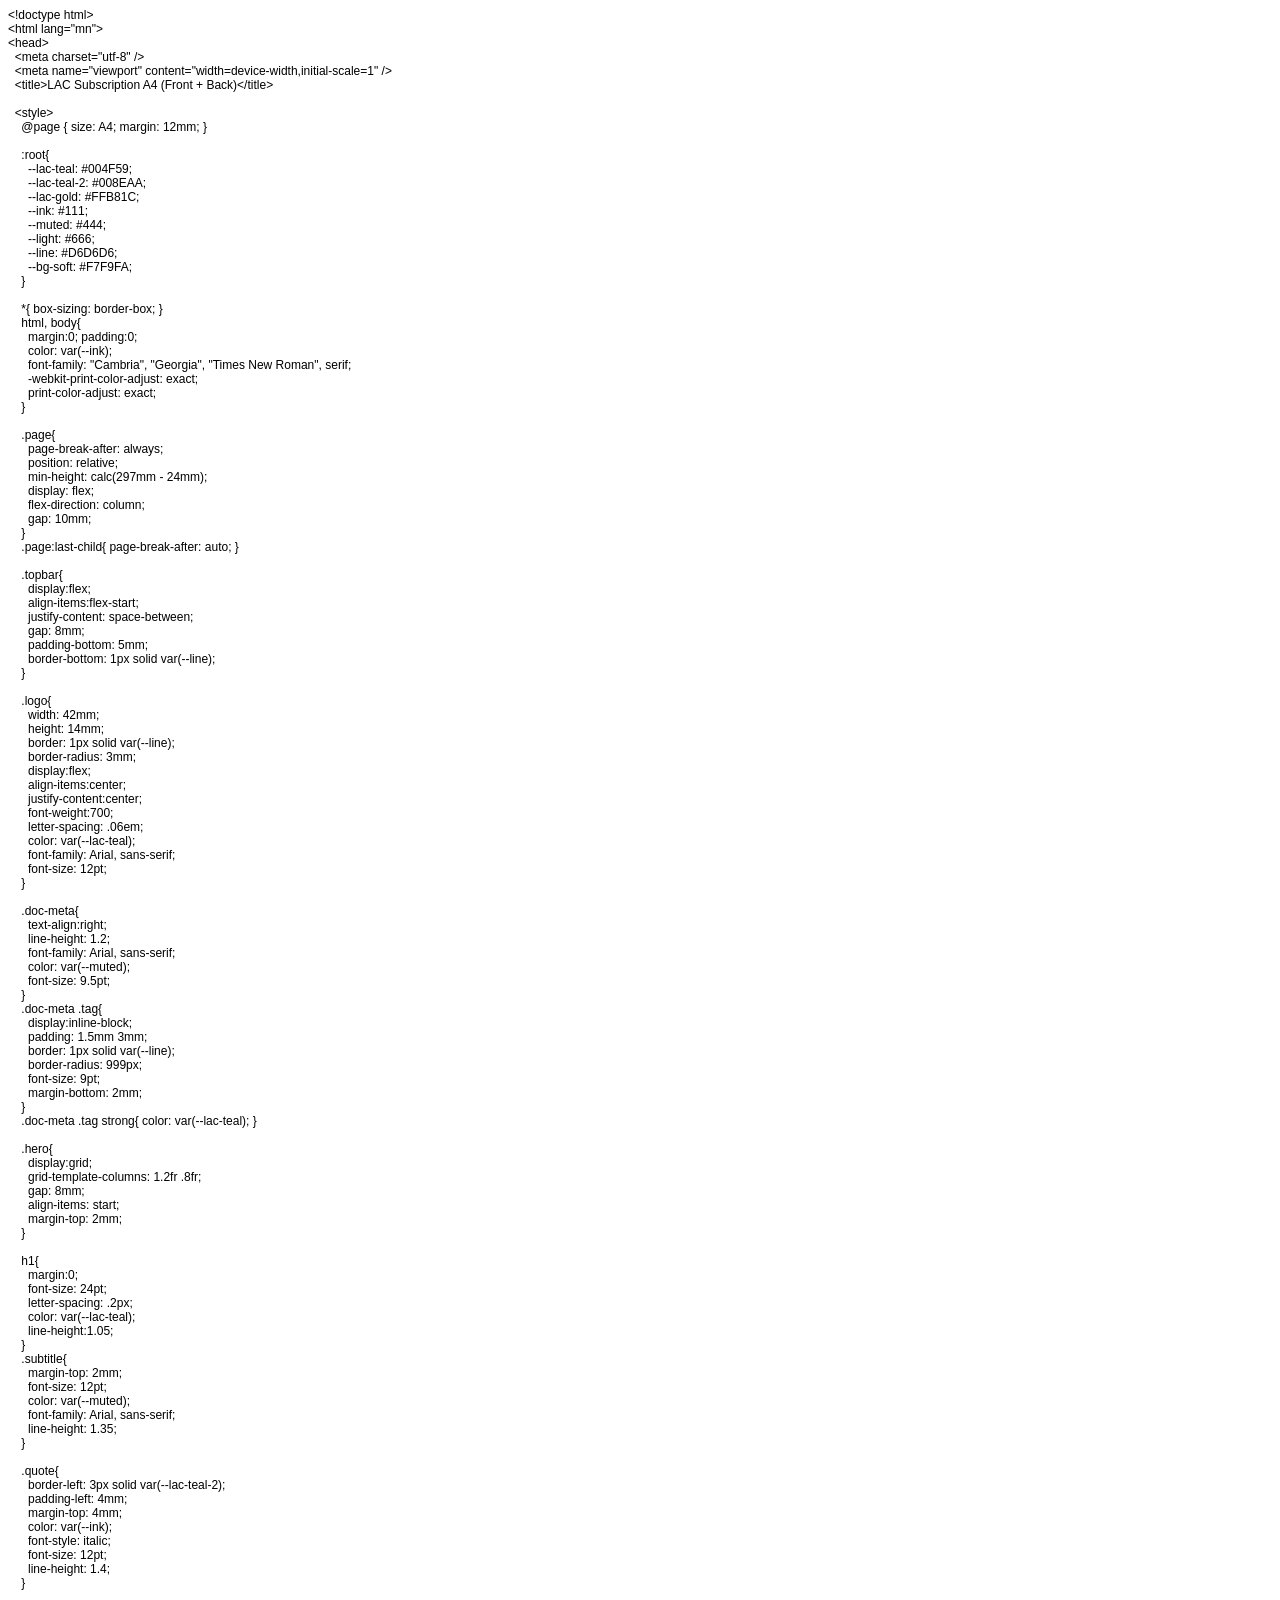
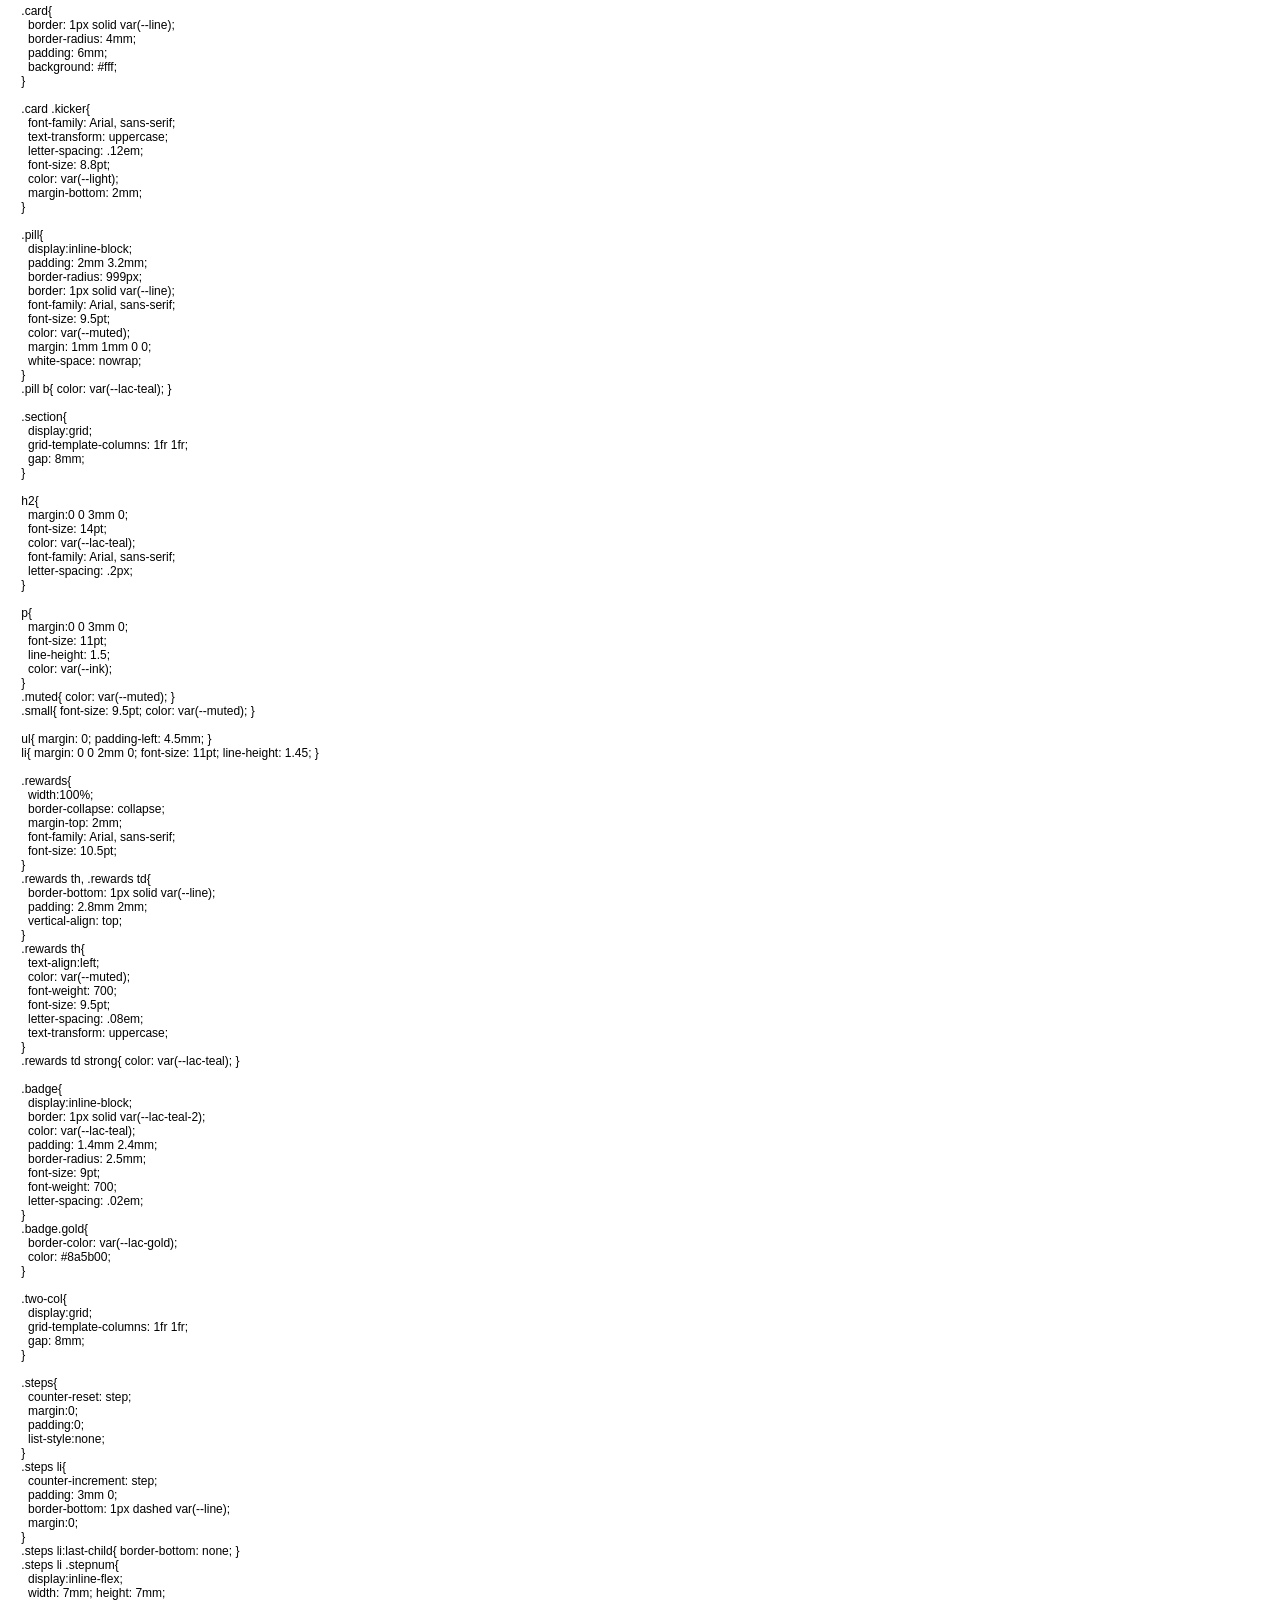
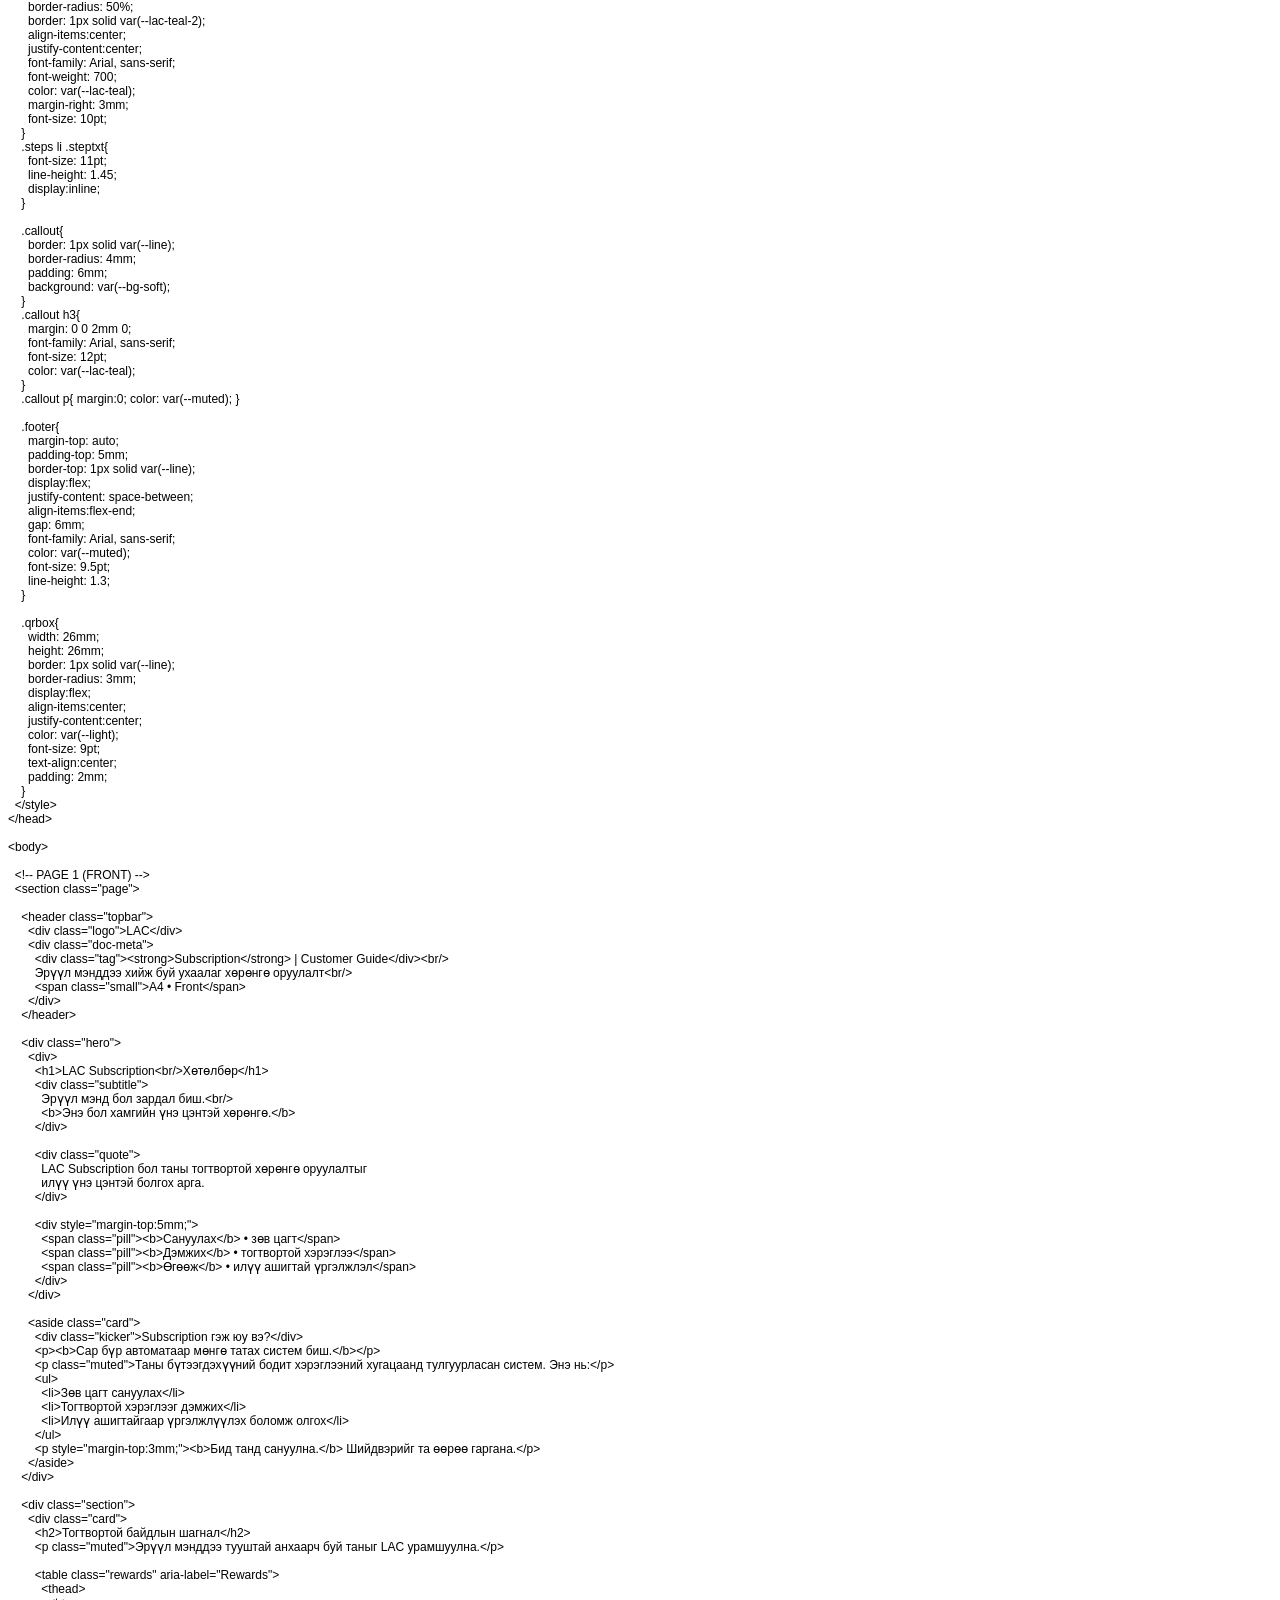
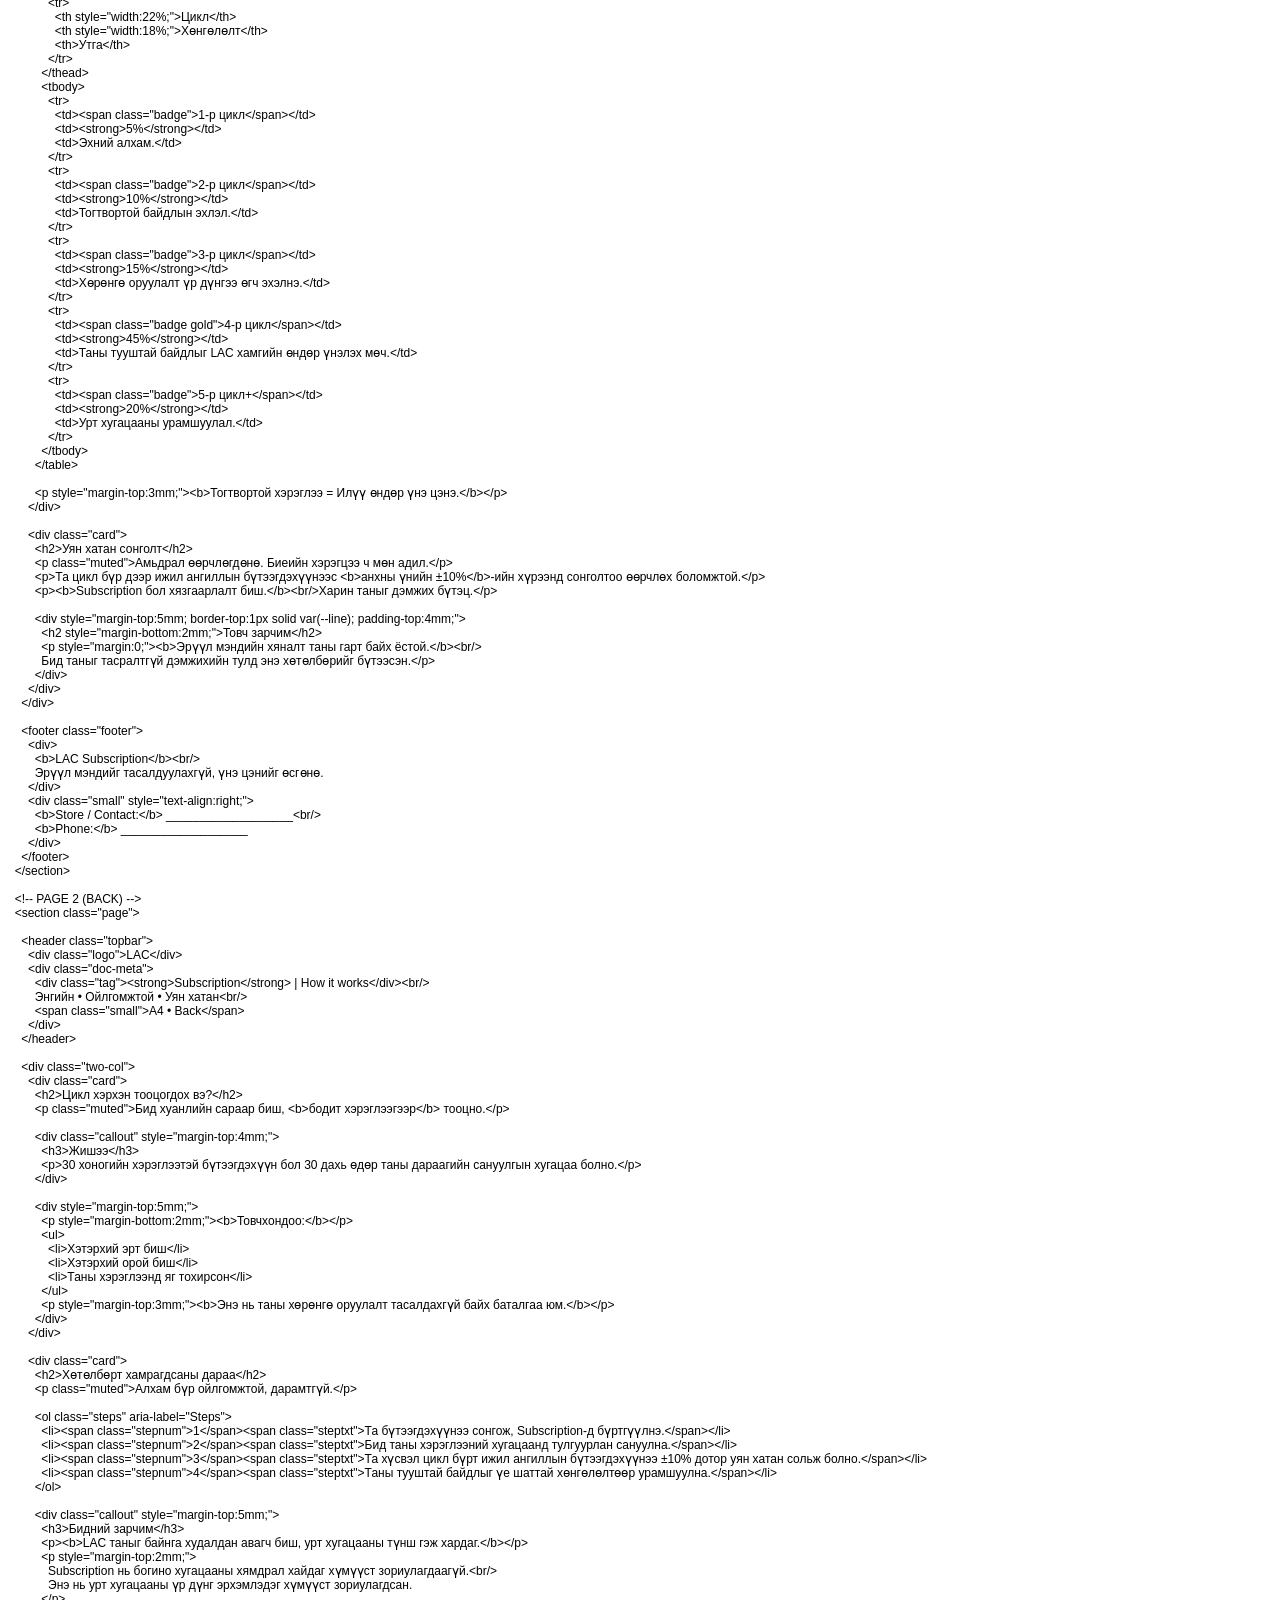
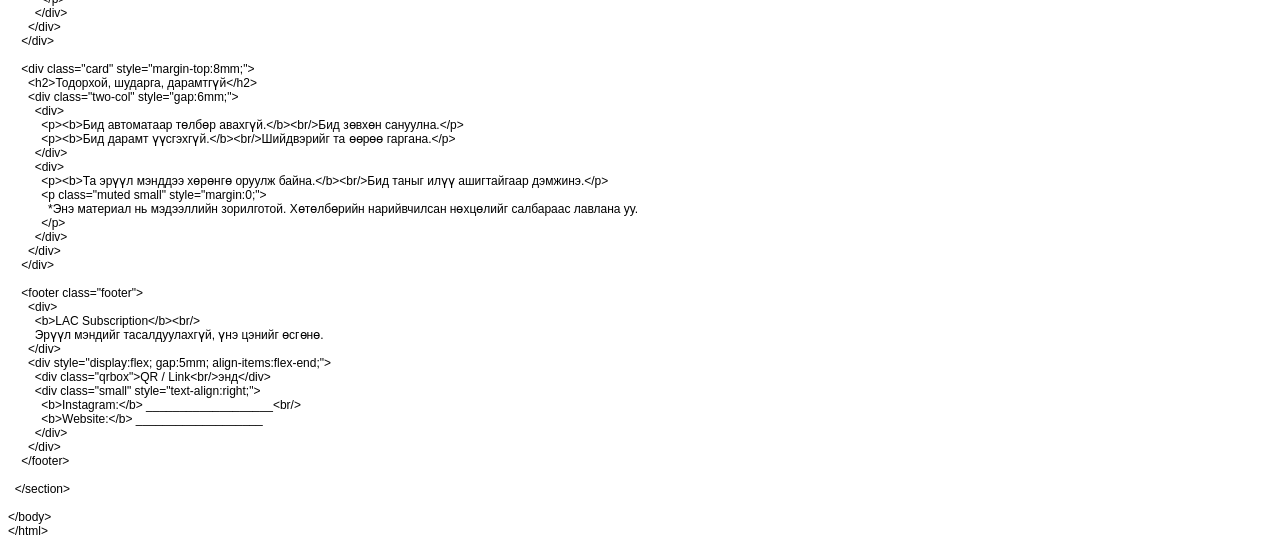
==== index.html @ 479cf806 "Add files via upload" ====
<!DOCTYPE html PUBLIC "-//W3C//DTD HTML 4.01//EN" "http://www.w3.org/TR/html4/strict.dtd">
<html>
<head>
  <meta http-equiv="Content-Type" content="text/html; charset=utf-8">
  <meta http-equiv="Content-Style-Type" content="text/css">
  <title></title>
  <meta name="Generator" content="Cocoa HTML Writer">
  <meta name="CocoaVersion" content="2685.3">
  <style type="text/css">
    p.p1 {margin: 0.0px 0.0px 0.0px 0.0px; font: 12.0px Helvetica}
    p.p2 {margin: 0.0px 0.0px 0.0px 0.0px; font: 12.0px Helvetica; min-height: 14.0px}
  </style>
</head>
<body>
<p class="p1">&lt;!doctype html&gt;</p>
<p class="p1">&lt;html lang="mn"&gt;</p>
<p class="p1">&lt;head&gt;</p>
<p class="p1"><span class="Apple-converted-space">  </span>&lt;meta charset="utf-8" /&gt;</p>
<p class="p1"><span class="Apple-converted-space">  </span>&lt;meta name="viewport" content="width=device-width,initial-scale=1" /&gt;</p>
<p class="p1"><span class="Apple-converted-space">  </span>&lt;title&gt;LAC Subscription A4 (Front + Back)&lt;/title&gt;</p>
<p class="p2"><br></p>
<p class="p1"><span class="Apple-converted-space">  </span>&lt;style&gt;</p>
<p class="p1"><span class="Apple-converted-space">    </span>@page { size: A4; margin: 12mm; }</p>
<p class="p2"><br></p>
<p class="p1"><span class="Apple-converted-space">    </span>:root{</p>
<p class="p1"><span class="Apple-converted-space">      </span>--lac-teal: #004F59;</p>
<p class="p1"><span class="Apple-converted-space">      </span>--lac-teal-2: #008EAA;</p>
<p class="p1"><span class="Apple-converted-space">      </span>--lac-gold: #FFB81C;</p>
<p class="p1"><span class="Apple-converted-space">      </span>--ink: #111;</p>
<p class="p1"><span class="Apple-converted-space">      </span>--muted: #444;</p>
<p class="p1"><span class="Apple-converted-space">      </span>--light: #666;</p>
<p class="p1"><span class="Apple-converted-space">      </span>--line: #D6D6D6;</p>
<p class="p1"><span class="Apple-converted-space">      </span>--bg-soft: #F7F9FA;</p>
<p class="p1"><span class="Apple-converted-space">    </span>}</p>
<p class="p2"><br></p>
<p class="p1"><span class="Apple-converted-space">    </span>*{ box-sizing: border-box; }</p>
<p class="p1"><span class="Apple-converted-space">    </span>html, body{</p>
<p class="p1"><span class="Apple-converted-space">      </span>margin:0; padding:0;</p>
<p class="p1"><span class="Apple-converted-space">      </span>color: var(--ink);</p>
<p class="p1"><span class="Apple-converted-space">      </span>font-family: "Cambria", "Georgia", "Times New Roman", serif;</p>
<p class="p1"><span class="Apple-converted-space">      </span>-webkit-print-color-adjust: exact;</p>
<p class="p1"><span class="Apple-converted-space">      </span>print-color-adjust: exact;</p>
<p class="p1"><span class="Apple-converted-space">    </span>}</p>
<p class="p2"><br></p>
<p class="p1"><span class="Apple-converted-space">    </span>.page{</p>
<p class="p1"><span class="Apple-converted-space">      </span>page-break-after: always;</p>
<p class="p1"><span class="Apple-converted-space">      </span>position: relative;</p>
<p class="p1"><span class="Apple-converted-space">      </span>min-height: calc(297mm - 24mm);</p>
<p class="p1"><span class="Apple-converted-space">      </span>display: flex;</p>
<p class="p1"><span class="Apple-converted-space">      </span>flex-direction: column;</p>
<p class="p1"><span class="Apple-converted-space">      </span>gap: 10mm;</p>
<p class="p1"><span class="Apple-converted-space">    </span>}</p>
<p class="p1"><span class="Apple-converted-space">    </span>.page:last-child{ page-break-after: auto; }</p>
<p class="p2"><br></p>
<p class="p1"><span class="Apple-converted-space">    </span>.topbar{</p>
<p class="p1"><span class="Apple-converted-space">      </span>display:flex;</p>
<p class="p1"><span class="Apple-converted-space">      </span>align-items:flex-start;</p>
<p class="p1"><span class="Apple-converted-space">      </span>justify-content: space-between;</p>
<p class="p1"><span class="Apple-converted-space">      </span>gap: 8mm;</p>
<p class="p1"><span class="Apple-converted-space">      </span>padding-bottom: 5mm;</p>
<p class="p1"><span class="Apple-converted-space">      </span>border-bottom: 1px solid var(--line);</p>
<p class="p1"><span class="Apple-converted-space">    </span>}</p>
<p class="p2"><br></p>
<p class="p1"><span class="Apple-converted-space">    </span>.logo{</p>
<p class="p1"><span class="Apple-converted-space">      </span>width: 42mm;</p>
<p class="p1"><span class="Apple-converted-space">      </span>height: 14mm;</p>
<p class="p1"><span class="Apple-converted-space">      </span>border: 1px solid var(--line);</p>
<p class="p1"><span class="Apple-converted-space">      </span>border-radius: 3mm;</p>
<p class="p1"><span class="Apple-converted-space">      </span>display:flex;</p>
<p class="p1"><span class="Apple-converted-space">      </span>align-items:center;</p>
<p class="p1"><span class="Apple-converted-space">      </span>justify-content:center;</p>
<p class="p1"><span class="Apple-converted-space">      </span>font-weight:700;</p>
<p class="p1"><span class="Apple-converted-space">      </span>letter-spacing: .06em;</p>
<p class="p1"><span class="Apple-converted-space">      </span>color: var(--lac-teal);</p>
<p class="p1"><span class="Apple-converted-space">      </span>font-family: Arial, sans-serif;</p>
<p class="p1"><span class="Apple-converted-space">      </span>font-size: 12pt;</p>
<p class="p1"><span class="Apple-converted-space">    </span>}</p>
<p class="p2"><br></p>
<p class="p1"><span class="Apple-converted-space">    </span>.doc-meta{</p>
<p class="p1"><span class="Apple-converted-space">      </span>text-align:right;</p>
<p class="p1"><span class="Apple-converted-space">      </span>line-height: 1.2;</p>
<p class="p1"><span class="Apple-converted-space">      </span>font-family: Arial, sans-serif;</p>
<p class="p1"><span class="Apple-converted-space">      </span>color: var(--muted);</p>
<p class="p1"><span class="Apple-converted-space">      </span>font-size: 9.5pt;</p>
<p class="p1"><span class="Apple-converted-space">    </span>}</p>
<p class="p1"><span class="Apple-converted-space">    </span>.doc-meta .tag{</p>
<p class="p1"><span class="Apple-converted-space">      </span>display:inline-block;</p>
<p class="p1"><span class="Apple-converted-space">      </span>padding: 1.5mm 3mm;</p>
<p class="p1"><span class="Apple-converted-space">      </span>border: 1px solid var(--line);</p>
<p class="p1"><span class="Apple-converted-space">      </span>border-radius: 999px;</p>
<p class="p1"><span class="Apple-converted-space">      </span>font-size: 9pt;</p>
<p class="p1"><span class="Apple-converted-space">      </span>margin-bottom: 2mm;</p>
<p class="p1"><span class="Apple-converted-space">    </span>}</p>
<p class="p1"><span class="Apple-converted-space">    </span>.doc-meta .tag strong{ color: var(--lac-teal); }</p>
<p class="p2"><br></p>
<p class="p1"><span class="Apple-converted-space">    </span>.hero{</p>
<p class="p1"><span class="Apple-converted-space">      </span>display:grid;</p>
<p class="p1"><span class="Apple-converted-space">      </span>grid-template-columns: 1.2fr .8fr;</p>
<p class="p1"><span class="Apple-converted-space">      </span>gap: 8mm;</p>
<p class="p1"><span class="Apple-converted-space">      </span>align-items: start;</p>
<p class="p1"><span class="Apple-converted-space">      </span>margin-top: 2mm;</p>
<p class="p1"><span class="Apple-converted-space">    </span>}</p>
<p class="p2"><br></p>
<p class="p1"><span class="Apple-converted-space">    </span>h1{</p>
<p class="p1"><span class="Apple-converted-space">      </span>margin:0;</p>
<p class="p1"><span class="Apple-converted-space">      </span>font-size: 24pt;</p>
<p class="p1"><span class="Apple-converted-space">      </span>letter-spacing: .2px;</p>
<p class="p1"><span class="Apple-converted-space">      </span>color: var(--lac-teal);</p>
<p class="p1"><span class="Apple-converted-space">      </span>line-height:1.05;</p>
<p class="p1"><span class="Apple-converted-space">    </span>}</p>
<p class="p1"><span class="Apple-converted-space">    </span>.subtitle{</p>
<p class="p1"><span class="Apple-converted-space">      </span>margin-top: 2mm;</p>
<p class="p1"><span class="Apple-converted-space">      </span>font-size: 12pt;</p>
<p class="p1"><span class="Apple-converted-space">      </span>color: var(--muted);</p>
<p class="p1"><span class="Apple-converted-space">      </span>font-family: Arial, sans-serif;</p>
<p class="p1"><span class="Apple-converted-space">      </span>line-height: 1.35;</p>
<p class="p1"><span class="Apple-converted-space">    </span>}</p>
<p class="p2"><br></p>
<p class="p1"><span class="Apple-converted-space">    </span>.quote{</p>
<p class="p1"><span class="Apple-converted-space">      </span>border-left: 3px solid var(--lac-teal-2);</p>
<p class="p1"><span class="Apple-converted-space">      </span>padding-left: 4mm;</p>
<p class="p1"><span class="Apple-converted-space">      </span>margin-top: 4mm;</p>
<p class="p1"><span class="Apple-converted-space">      </span>color: var(--ink);</p>
<p class="p1"><span class="Apple-converted-space">      </span>font-style: italic;</p>
<p class="p1"><span class="Apple-converted-space">      </span>font-size: 12pt;</p>
<p class="p1"><span class="Apple-converted-space">      </span>line-height: 1.4;</p>
<p class="p1"><span class="Apple-converted-space">    </span>}</p>
<p class="p2"><br></p>
<p class="p1"><span class="Apple-converted-space">    </span>.card{</p>
<p class="p1"><span class="Apple-converted-space">      </span>border: 1px solid var(--line);</p>
<p class="p1"><span class="Apple-converted-space">      </span>border-radius: 4mm;</p>
<p class="p1"><span class="Apple-converted-space">      </span>padding: 6mm;</p>
<p class="p1"><span class="Apple-converted-space">      </span>background: #fff;</p>
<p class="p1"><span class="Apple-converted-space">    </span>}</p>
<p class="p2"><br></p>
<p class="p1"><span class="Apple-converted-space">    </span>.card .kicker{</p>
<p class="p1"><span class="Apple-converted-space">      </span>font-family: Arial, sans-serif;</p>
<p class="p1"><span class="Apple-converted-space">      </span>text-transform: uppercase;</p>
<p class="p1"><span class="Apple-converted-space">      </span>letter-spacing: .12em;</p>
<p class="p1"><span class="Apple-converted-space">      </span>font-size: 8.8pt;</p>
<p class="p1"><span class="Apple-converted-space">      </span>color: var(--light);</p>
<p class="p1"><span class="Apple-converted-space">      </span>margin-bottom: 2mm;</p>
<p class="p1"><span class="Apple-converted-space">    </span>}</p>
<p class="p2"><br></p>
<p class="p1"><span class="Apple-converted-space">    </span>.pill{</p>
<p class="p1"><span class="Apple-converted-space">      </span>display:inline-block;</p>
<p class="p1"><span class="Apple-converted-space">      </span>padding: 2mm 3.2mm;</p>
<p class="p1"><span class="Apple-converted-space">      </span>border-radius: 999px;</p>
<p class="p1"><span class="Apple-converted-space">      </span>border: 1px solid var(--line);</p>
<p class="p1"><span class="Apple-converted-space">      </span>font-family: Arial, sans-serif;</p>
<p class="p1"><span class="Apple-converted-space">      </span>font-size: 9.5pt;</p>
<p class="p1"><span class="Apple-converted-space">      </span>color: var(--muted);</p>
<p class="p1"><span class="Apple-converted-space">      </span>margin: 1mm 1mm 0 0;</p>
<p class="p1"><span class="Apple-converted-space">      </span>white-space: nowrap;</p>
<p class="p1"><span class="Apple-converted-space">    </span>}</p>
<p class="p1"><span class="Apple-converted-space">    </span>.pill b{ color: var(--lac-teal); }</p>
<p class="p2"><br></p>
<p class="p1"><span class="Apple-converted-space">    </span>.section{</p>
<p class="p1"><span class="Apple-converted-space">      </span>display:grid;</p>
<p class="p1"><span class="Apple-converted-space">      </span>grid-template-columns: 1fr 1fr;</p>
<p class="p1"><span class="Apple-converted-space">      </span>gap: 8mm;</p>
<p class="p1"><span class="Apple-converted-space">    </span>}</p>
<p class="p2"><br></p>
<p class="p1"><span class="Apple-converted-space">    </span>h2{</p>
<p class="p1"><span class="Apple-converted-space">      </span>margin:0 0 3mm 0;</p>
<p class="p1"><span class="Apple-converted-space">      </span>font-size: 14pt;</p>
<p class="p1"><span class="Apple-converted-space">      </span>color: var(--lac-teal);</p>
<p class="p1"><span class="Apple-converted-space">      </span>font-family: Arial, sans-serif;</p>
<p class="p1"><span class="Apple-converted-space">      </span>letter-spacing: .2px;</p>
<p class="p1"><span class="Apple-converted-space">    </span>}</p>
<p class="p2"><br></p>
<p class="p1"><span class="Apple-converted-space">    </span>p{</p>
<p class="p1"><span class="Apple-converted-space">      </span>margin:0 0 3mm 0;</p>
<p class="p1"><span class="Apple-converted-space">      </span>font-size: 11pt;</p>
<p class="p1"><span class="Apple-converted-space">      </span>line-height: 1.5;</p>
<p class="p1"><span class="Apple-converted-space">      </span>color: var(--ink);</p>
<p class="p1"><span class="Apple-converted-space">    </span>}</p>
<p class="p1"><span class="Apple-converted-space">    </span>.muted{ color: var(--muted); }</p>
<p class="p1"><span class="Apple-converted-space">    </span>.small{ font-size: 9.5pt; color: var(--muted); }</p>
<p class="p2"><br></p>
<p class="p1"><span class="Apple-converted-space">    </span>ul{ margin: 0; padding-left: 4.5mm; }</p>
<p class="p1"><span class="Apple-converted-space">    </span>li{ margin: 0 0 2mm 0; font-size: 11pt; line-height: 1.45; }</p>
<p class="p2"><br></p>
<p class="p1"><span class="Apple-converted-space">    </span>.rewards{</p>
<p class="p1"><span class="Apple-converted-space">      </span>width:100%;</p>
<p class="p1"><span class="Apple-converted-space">      </span>border-collapse: collapse;</p>
<p class="p1"><span class="Apple-converted-space">      </span>margin-top: 2mm;</p>
<p class="p1"><span class="Apple-converted-space">      </span>font-family: Arial, sans-serif;</p>
<p class="p1"><span class="Apple-converted-space">      </span>font-size: 10.5pt;</p>
<p class="p1"><span class="Apple-converted-space">    </span>}</p>
<p class="p1"><span class="Apple-converted-space">    </span>.rewards th, .rewards td{</p>
<p class="p1"><span class="Apple-converted-space">      </span>border-bottom: 1px solid var(--line);</p>
<p class="p1"><span class="Apple-converted-space">      </span>padding: 2.8mm 2mm;</p>
<p class="p1"><span class="Apple-converted-space">      </span>vertical-align: top;</p>
<p class="p1"><span class="Apple-converted-space">    </span>}</p>
<p class="p1"><span class="Apple-converted-space">    </span>.rewards th{</p>
<p class="p1"><span class="Apple-converted-space">      </span>text-align:left;</p>
<p class="p1"><span class="Apple-converted-space">      </span>color: var(--muted);</p>
<p class="p1"><span class="Apple-converted-space">      </span>font-weight: 700;</p>
<p class="p1"><span class="Apple-converted-space">      </span>font-size: 9.5pt;</p>
<p class="p1"><span class="Apple-converted-space">      </span>letter-spacing: .08em;</p>
<p class="p1"><span class="Apple-converted-space">      </span>text-transform: uppercase;</p>
<p class="p1"><span class="Apple-converted-space">    </span>}</p>
<p class="p1"><span class="Apple-converted-space">    </span>.rewards td strong{ color: var(--lac-teal); }</p>
<p class="p2"><br></p>
<p class="p1"><span class="Apple-converted-space">    </span>.badge{</p>
<p class="p1"><span class="Apple-converted-space">      </span>display:inline-block;</p>
<p class="p1"><span class="Apple-converted-space">      </span>border: 1px solid var(--lac-teal-2);</p>
<p class="p1"><span class="Apple-converted-space">      </span>color: var(--lac-teal);</p>
<p class="p1"><span class="Apple-converted-space">      </span>padding: 1.4mm 2.4mm;</p>
<p class="p1"><span class="Apple-converted-space">      </span>border-radius: 2.5mm;</p>
<p class="p1"><span class="Apple-converted-space">      </span>font-size: 9pt;</p>
<p class="p1"><span class="Apple-converted-space">      </span>font-weight: 700;</p>
<p class="p1"><span class="Apple-converted-space">      </span>letter-spacing: .02em;</p>
<p class="p1"><span class="Apple-converted-space">    </span>}</p>
<p class="p1"><span class="Apple-converted-space">    </span>.badge.gold{</p>
<p class="p1"><span class="Apple-converted-space">      </span>border-color: var(--lac-gold);</p>
<p class="p1"><span class="Apple-converted-space">      </span>color: #8a5b00;</p>
<p class="p1"><span class="Apple-converted-space">    </span>}</p>
<p class="p2"><br></p>
<p class="p1"><span class="Apple-converted-space">    </span>.two-col{</p>
<p class="p1"><span class="Apple-converted-space">      </span>display:grid;</p>
<p class="p1"><span class="Apple-converted-space">      </span>grid-template-columns: 1fr 1fr;</p>
<p class="p1"><span class="Apple-converted-space">      </span>gap: 8mm;</p>
<p class="p1"><span class="Apple-converted-space">    </span>}</p>
<p class="p2"><br></p>
<p class="p1"><span class="Apple-converted-space">    </span>.steps{</p>
<p class="p1"><span class="Apple-converted-space">      </span>counter-reset: step;</p>
<p class="p1"><span class="Apple-converted-space">      </span>margin:0;</p>
<p class="p1"><span class="Apple-converted-space">      </span>padding:0;</p>
<p class="p1"><span class="Apple-converted-space">      </span>list-style:none;</p>
<p class="p1"><span class="Apple-converted-space">    </span>}</p>
<p class="p1"><span class="Apple-converted-space">    </span>.steps li{</p>
<p class="p1"><span class="Apple-converted-space">      </span>counter-increment: step;</p>
<p class="p1"><span class="Apple-converted-space">      </span>padding: 3mm 0;</p>
<p class="p1"><span class="Apple-converted-space">      </span>border-bottom: 1px dashed var(--line);</p>
<p class="p1"><span class="Apple-converted-space">      </span>margin:0;</p>
<p class="p1"><span class="Apple-converted-space">    </span>}</p>
<p class="p1"><span class="Apple-converted-space">    </span>.steps li:last-child{ border-bottom: none; }</p>
<p class="p1"><span class="Apple-converted-space">    </span>.steps li .stepnum{</p>
<p class="p1"><span class="Apple-converted-space">      </span>display:inline-flex;</p>
<p class="p1"><span class="Apple-converted-space">      </span>width: 7mm; height: 7mm;</p>
<p class="p1"><span class="Apple-converted-space">      </span>border-radius: 50%;</p>
<p class="p1"><span class="Apple-converted-space">      </span>border: 1px solid var(--lac-teal-2);</p>
<p class="p1"><span class="Apple-converted-space">      </span>align-items:center;</p>
<p class="p1"><span class="Apple-converted-space">      </span>justify-content:center;</p>
<p class="p1"><span class="Apple-converted-space">      </span>font-family: Arial, sans-serif;</p>
<p class="p1"><span class="Apple-converted-space">      </span>font-weight: 700;</p>
<p class="p1"><span class="Apple-converted-space">      </span>color: var(--lac-teal);</p>
<p class="p1"><span class="Apple-converted-space">      </span>margin-right: 3mm;</p>
<p class="p1"><span class="Apple-converted-space">      </span>font-size: 10pt;</p>
<p class="p1"><span class="Apple-converted-space">    </span>}</p>
<p class="p1"><span class="Apple-converted-space">    </span>.steps li .steptxt{</p>
<p class="p1"><span class="Apple-converted-space">      </span>font-size: 11pt;</p>
<p class="p1"><span class="Apple-converted-space">      </span>line-height: 1.45;</p>
<p class="p1"><span class="Apple-converted-space">      </span>display:inline;</p>
<p class="p1"><span class="Apple-converted-space">    </span>}</p>
<p class="p2"><br></p>
<p class="p1"><span class="Apple-converted-space">    </span>.callout{</p>
<p class="p1"><span class="Apple-converted-space">      </span>border: 1px solid var(--line);</p>
<p class="p1"><span class="Apple-converted-space">      </span>border-radius: 4mm;</p>
<p class="p1"><span class="Apple-converted-space">      </span>padding: 6mm;</p>
<p class="p1"><span class="Apple-converted-space">      </span>background: var(--bg-soft);</p>
<p class="p1"><span class="Apple-converted-space">    </span>}</p>
<p class="p1"><span class="Apple-converted-space">    </span>.callout h3{</p>
<p class="p1"><span class="Apple-converted-space">      </span>margin: 0 0 2mm 0;</p>
<p class="p1"><span class="Apple-converted-space">      </span>font-family: Arial, sans-serif;</p>
<p class="p1"><span class="Apple-converted-space">      </span>font-size: 12pt;</p>
<p class="p1"><span class="Apple-converted-space">      </span>color: var(--lac-teal);</p>
<p class="p1"><span class="Apple-converted-space">    </span>}</p>
<p class="p1"><span class="Apple-converted-space">    </span>.callout p{ margin:0; color: var(--muted); }</p>
<p class="p2"><br></p>
<p class="p1"><span class="Apple-converted-space">    </span>.footer{</p>
<p class="p1"><span class="Apple-converted-space">      </span>margin-top: auto;</p>
<p class="p1"><span class="Apple-converted-space">      </span>padding-top: 5mm;</p>
<p class="p1"><span class="Apple-converted-space">      </span>border-top: 1px solid var(--line);</p>
<p class="p1"><span class="Apple-converted-space">      </span>display:flex;</p>
<p class="p1"><span class="Apple-converted-space">      </span>justify-content: space-between;</p>
<p class="p1"><span class="Apple-converted-space">      </span>align-items:flex-end;</p>
<p class="p1"><span class="Apple-converted-space">      </span>gap: 6mm;</p>
<p class="p1"><span class="Apple-converted-space">      </span>font-family: Arial, sans-serif;</p>
<p class="p1"><span class="Apple-converted-space">      </span>color: var(--muted);</p>
<p class="p1"><span class="Apple-converted-space">      </span>font-size: 9.5pt;</p>
<p class="p1"><span class="Apple-converted-space">      </span>line-height: 1.3;</p>
<p class="p1"><span class="Apple-converted-space">    </span>}</p>
<p class="p2"><br></p>
<p class="p1"><span class="Apple-converted-space">    </span>.qrbox{</p>
<p class="p1"><span class="Apple-converted-space">      </span>width: 26mm;</p>
<p class="p1"><span class="Apple-converted-space">      </span>height: 26mm;</p>
<p class="p1"><span class="Apple-converted-space">      </span>border: 1px solid var(--line);</p>
<p class="p1"><span class="Apple-converted-space">      </span>border-radius: 3mm;</p>
<p class="p1"><span class="Apple-converted-space">      </span>display:flex;</p>
<p class="p1"><span class="Apple-converted-space">      </span>align-items:center;</p>
<p class="p1"><span class="Apple-converted-space">      </span>justify-content:center;</p>
<p class="p1"><span class="Apple-converted-space">      </span>color: var(--light);</p>
<p class="p1"><span class="Apple-converted-space">      </span>font-size: 9pt;</p>
<p class="p1"><span class="Apple-converted-space">      </span>text-align:center;</p>
<p class="p1"><span class="Apple-converted-space">      </span>padding: 2mm;</p>
<p class="p1"><span class="Apple-converted-space">    </span>}</p>
<p class="p1"><span class="Apple-converted-space">  </span>&lt;/style&gt;</p>
<p class="p1">&lt;/head&gt;</p>
<p class="p2"><br></p>
<p class="p1">&lt;body&gt;</p>
<p class="p2"><br></p>
<p class="p1"><span class="Apple-converted-space">  </span>&lt;!-- PAGE 1 (FRONT) --&gt;</p>
<p class="p1"><span class="Apple-converted-space">  </span>&lt;section class="page"&gt;</p>
<p class="p2"><br></p>
<p class="p1"><span class="Apple-converted-space">    </span>&lt;header class="topbar"&gt;</p>
<p class="p1"><span class="Apple-converted-space">      </span>&lt;div class="logo"&gt;LAC&lt;/div&gt;</p>
<p class="p1"><span class="Apple-converted-space">      </span>&lt;div class="doc-meta"&gt;</p>
<p class="p1"><span class="Apple-converted-space">        </span>&lt;div class="tag"&gt;&lt;strong&gt;Subscription&lt;/strong&gt; | Customer Guide&lt;/div&gt;&lt;br/&gt;</p>
<p class="p1"><span class="Apple-converted-space">        </span>Эрүүл мэнддээ хийж буй ухаалаг хөрөнгө оруулалт&lt;br/&gt;</p>
<p class="p1"><span class="Apple-converted-space">        </span>&lt;span class="small"&gt;A4 • Front&lt;/span&gt;</p>
<p class="p1"><span class="Apple-converted-space">      </span>&lt;/div&gt;</p>
<p class="p1"><span class="Apple-converted-space">    </span>&lt;/header&gt;</p>
<p class="p2"><br></p>
<p class="p1"><span class="Apple-converted-space">    </span>&lt;div class="hero"&gt;</p>
<p class="p1"><span class="Apple-converted-space">      </span>&lt;div&gt;</p>
<p class="p1"><span class="Apple-converted-space">        </span>&lt;h1&gt;LAC Subscription&lt;br/&gt;Хөтөлбөр&lt;/h1&gt;</p>
<p class="p1"><span class="Apple-converted-space">        </span>&lt;div class="subtitle"&gt;</p>
<p class="p1"><span class="Apple-converted-space">          </span>Эрүүл мэнд бол зардал биш.&lt;br/&gt;</p>
<p class="p1"><span class="Apple-converted-space">          </span>&lt;b&gt;Энэ бол хамгийн үнэ цэнтэй хөрөнгө.&lt;/b&gt;</p>
<p class="p1"><span class="Apple-converted-space">        </span>&lt;/div&gt;</p>
<p class="p2"><br></p>
<p class="p1"><span class="Apple-converted-space">        </span>&lt;div class="quote"&gt;</p>
<p class="p1"><span class="Apple-converted-space">          </span>LAC Subscription бол таны тогтвортой хөрөнгө оруулалтыг</p>
<p class="p1"><span class="Apple-converted-space">          </span>илүү үнэ цэнтэй болгох арга.</p>
<p class="p1"><span class="Apple-converted-space">        </span>&lt;/div&gt;</p>
<p class="p2"><br></p>
<p class="p1"><span class="Apple-converted-space">        </span>&lt;div style="margin-top:5mm;"&gt;</p>
<p class="p1"><span class="Apple-converted-space">          </span>&lt;span class="pill"&gt;&lt;b&gt;Сануулах&lt;/b&gt; • зөв цагт&lt;/span&gt;</p>
<p class="p1"><span class="Apple-converted-space">          </span>&lt;span class="pill"&gt;&lt;b&gt;Дэмжих&lt;/b&gt; • тогтвортой хэрэглээ&lt;/span&gt;</p>
<p class="p1"><span class="Apple-converted-space">          </span>&lt;span class="pill"&gt;&lt;b&gt;Өгөөж&lt;/b&gt; • илүү ашигтай үргэлжлэл&lt;/span&gt;</p>
<p class="p1"><span class="Apple-converted-space">        </span>&lt;/div&gt;</p>
<p class="p1"><span class="Apple-converted-space">      </span>&lt;/div&gt;</p>
<p class="p2"><br></p>
<p class="p1"><span class="Apple-converted-space">      </span>&lt;aside class="card"&gt;</p>
<p class="p1"><span class="Apple-converted-space">        </span>&lt;div class="kicker"&gt;Subscription гэж юу вэ?&lt;/div&gt;</p>
<p class="p1"><span class="Apple-converted-space">        </span>&lt;p&gt;&lt;b&gt;Сар бүр автоматаар мөнгө татах систем биш.&lt;/b&gt;&lt;/p&gt;</p>
<p class="p1"><span class="Apple-converted-space">        </span>&lt;p class="muted"&gt;Таны бүтээгдэхүүний бодит хэрэглээний хугацаанд тулгуурласан систем. Энэ нь:&lt;/p&gt;</p>
<p class="p1"><span class="Apple-converted-space">        </span>&lt;ul&gt;</p>
<p class="p1"><span class="Apple-converted-space">          </span>&lt;li&gt;Зөв цагт сануулах&lt;/li&gt;</p>
<p class="p1"><span class="Apple-converted-space">          </span>&lt;li&gt;Тогтвортой хэрэглээг дэмжих&lt;/li&gt;</p>
<p class="p1"><span class="Apple-converted-space">          </span>&lt;li&gt;Илүү ашигтайгаар үргэлжлүүлэх боломж олгох&lt;/li&gt;</p>
<p class="p1"><span class="Apple-converted-space">        </span>&lt;/ul&gt;</p>
<p class="p1"><span class="Apple-converted-space">        </span>&lt;p style="margin-top:3mm;"&gt;&lt;b&gt;Бид танд сануулна.&lt;/b&gt; Шийдвэрийг та өөрөө гаргана.&lt;/p&gt;</p>
<p class="p1"><span class="Apple-converted-space">      </span>&lt;/aside&gt;</p>
<p class="p1"><span class="Apple-converted-space">    </span>&lt;/div&gt;</p>
<p class="p2"><br></p>
<p class="p1"><span class="Apple-converted-space">    </span>&lt;div class="section"&gt;</p>
<p class="p1"><span class="Apple-converted-space">      </span>&lt;div class="card"&gt;</p>
<p class="p1"><span class="Apple-converted-space">        </span>&lt;h2&gt;Тогтвортой байдлын шагнал&lt;/h2&gt;</p>
<p class="p1"><span class="Apple-converted-space">        </span>&lt;p class="muted"&gt;Эрүүл мэнддээ тууштай анхаарч буй таныг LAC урамшуулна.&lt;/p&gt;</p>
<p class="p2"><br></p>
<p class="p1"><span class="Apple-converted-space">        </span>&lt;table class="rewards" aria-label="Rewards"&gt;</p>
<p class="p1"><span class="Apple-converted-space">          </span>&lt;thead&gt;</p>
<p class="p1"><span class="Apple-converted-space">            </span>&lt;tr&gt;</p>
<p class="p1"><span class="Apple-converted-space">              </span>&lt;th style="width:22%;"&gt;Цикл&lt;/th&gt;</p>
<p class="p1"><span class="Apple-converted-space">              </span>&lt;th style="width:18%;"&gt;Хөнгөлөлт&lt;/th&gt;</p>
<p class="p1"><span class="Apple-converted-space">              </span>&lt;th&gt;Утга&lt;/th&gt;</p>
<p class="p1"><span class="Apple-converted-space">            </span>&lt;/tr&gt;</p>
<p class="p1"><span class="Apple-converted-space">          </span>&lt;/thead&gt;</p>
<p class="p1"><span class="Apple-converted-space">          </span>&lt;tbody&gt;</p>
<p class="p1"><span class="Apple-converted-space">            </span>&lt;tr&gt;</p>
<p class="p1"><span class="Apple-converted-space">              </span>&lt;td&gt;&lt;span class="badge"&gt;1-р цикл&lt;/span&gt;&lt;/td&gt;</p>
<p class="p1"><span class="Apple-converted-space">              </span>&lt;td&gt;&lt;strong&gt;5%&lt;/strong&gt;&lt;/td&gt;</p>
<p class="p1"><span class="Apple-converted-space">              </span>&lt;td&gt;Эхний алхам.&lt;/td&gt;</p>
<p class="p1"><span class="Apple-converted-space">            </span>&lt;/tr&gt;</p>
<p class="p1"><span class="Apple-converted-space">            </span>&lt;tr&gt;</p>
<p class="p1"><span class="Apple-converted-space">              </span>&lt;td&gt;&lt;span class="badge"&gt;2-р цикл&lt;/span&gt;&lt;/td&gt;</p>
<p class="p1"><span class="Apple-converted-space">              </span>&lt;td&gt;&lt;strong&gt;10%&lt;/strong&gt;&lt;/td&gt;</p>
<p class="p1"><span class="Apple-converted-space">              </span>&lt;td&gt;Тогтвортой байдлын эхлэл.&lt;/td&gt;</p>
<p class="p1"><span class="Apple-converted-space">            </span>&lt;/tr&gt;</p>
<p class="p1"><span class="Apple-converted-space">            </span>&lt;tr&gt;</p>
<p class="p1"><span class="Apple-converted-space">              </span>&lt;td&gt;&lt;span class="badge"&gt;3-р цикл&lt;/span&gt;&lt;/td&gt;</p>
<p class="p1"><span class="Apple-converted-space">              </span>&lt;td&gt;&lt;strong&gt;15%&lt;/strong&gt;&lt;/td&gt;</p>
<p class="p1"><span class="Apple-converted-space">              </span>&lt;td&gt;Хөрөнгө оруулалт үр дүнгээ өгч эхэлнэ.&lt;/td&gt;</p>
<p class="p1"><span class="Apple-converted-space">            </span>&lt;/tr&gt;</p>
<p class="p1"><span class="Apple-converted-space">            </span>&lt;tr&gt;</p>
<p class="p1"><span class="Apple-converted-space">              </span>&lt;td&gt;&lt;span class="badge gold"&gt;4-р цикл&lt;/span&gt;&lt;/td&gt;</p>
<p class="p1"><span class="Apple-converted-space">              </span>&lt;td&gt;&lt;strong&gt;45%&lt;/strong&gt;&lt;/td&gt;</p>
<p class="p1"><span class="Apple-converted-space">              </span>&lt;td&gt;Таны тууштай байдлыг LAC хамгийн өндөр үнэлэх мөч.&lt;/td&gt;</p>
<p class="p1"><span class="Apple-converted-space">            </span>&lt;/tr&gt;</p>
<p class="p1"><span class="Apple-converted-space">            </span>&lt;tr&gt;</p>
<p class="p1"><span class="Apple-converted-space">              </span>&lt;td&gt;&lt;span class="badge"&gt;5-р цикл+&lt;/span&gt;&lt;/td&gt;</p>
<p class="p1"><span class="Apple-converted-space">              </span>&lt;td&gt;&lt;strong&gt;20%&lt;/strong&gt;&lt;/td&gt;</p>
<p class="p1"><span class="Apple-converted-space">              </span>&lt;td&gt;Урт хугацааны урамшуулал.&lt;/td&gt;</p>
<p class="p1"><span class="Apple-converted-space">            </span>&lt;/tr&gt;</p>
<p class="p1"><span class="Apple-converted-space">          </span>&lt;/tbody&gt;</p>
<p class="p1"><span class="Apple-converted-space">        </span>&lt;/table&gt;</p>
<p class="p2"><br></p>
<p class="p1"><span class="Apple-converted-space">        </span>&lt;p style="margin-top:3mm;"&gt;&lt;b&gt;Тогтвортой хэрэглээ = Илүү өндөр үнэ цэнэ.&lt;/b&gt;&lt;/p&gt;</p>
<p class="p1"><span class="Apple-converted-space">      </span>&lt;/div&gt;</p>
<p class="p2"><br></p>
<p class="p1"><span class="Apple-converted-space">      </span>&lt;div class="card"&gt;</p>
<p class="p1"><span class="Apple-converted-space">        </span>&lt;h2&gt;Уян хатан сонголт&lt;/h2&gt;</p>
<p class="p1"><span class="Apple-converted-space">        </span>&lt;p class="muted"&gt;Амьдрал өөрчлөгдөнө. Биеийн хэрэгцээ ч мөн адил.&lt;/p&gt;</p>
<p class="p1"><span class="Apple-converted-space">        </span>&lt;p&gt;Та цикл бүр дээр ижил ангиллын бүтээгдэхүүнээс &lt;b&gt;анхны үнийн ±10%&lt;/b&gt;-ийн хүрээнд сонголтоо өөрчлөх боломжтой.&lt;/p&gt;</p>
<p class="p1"><span class="Apple-converted-space">        </span>&lt;p&gt;&lt;b&gt;Subscription бол хязгаарлалт биш.&lt;/b&gt;&lt;br/&gt;Харин таныг дэмжих бүтэц.&lt;/p&gt;</p>
<p class="p2"><br></p>
<p class="p1"><span class="Apple-converted-space">        </span>&lt;div style="margin-top:5mm; border-top:1px solid var(--line); padding-top:4mm;"&gt;</p>
<p class="p1"><span class="Apple-converted-space">          </span>&lt;h2 style="margin-bottom:2mm;"&gt;Товч зарчим&lt;/h2&gt;</p>
<p class="p1"><span class="Apple-converted-space">          </span>&lt;p style="margin:0;"&gt;&lt;b&gt;Эрүүл мэндийн хяналт таны гарт байх ёстой.&lt;/b&gt;&lt;br/&gt;</p>
<p class="p1"><span class="Apple-converted-space">          </span>Бид таныг тасралтгүй дэмжихийн тулд энэ хөтөлбөрийг бүтээсэн.&lt;/p&gt;</p>
<p class="p1"><span class="Apple-converted-space">        </span>&lt;/div&gt;</p>
<p class="p1"><span class="Apple-converted-space">      </span>&lt;/div&gt;</p>
<p class="p1"><span class="Apple-converted-space">    </span>&lt;/div&gt;</p>
<p class="p2"><br></p>
<p class="p1"><span class="Apple-converted-space">    </span>&lt;footer class="footer"&gt;</p>
<p class="p1"><span class="Apple-converted-space">      </span>&lt;div&gt;</p>
<p class="p1"><span class="Apple-converted-space">        </span>&lt;b&gt;LAC Subscription&lt;/b&gt;&lt;br/&gt;</p>
<p class="p1"><span class="Apple-converted-space">        </span>Эрүүл мэндийг тасалдуулахгүй, үнэ цэнийг өсгөнө.</p>
<p class="p1"><span class="Apple-converted-space">      </span>&lt;/div&gt;</p>
<p class="p1"><span class="Apple-converted-space">      </span>&lt;div class="small" style="text-align:right;"&gt;</p>
<p class="p1"><span class="Apple-converted-space">        </span>&lt;b&gt;Store / Contact:&lt;/b&gt; ___________________&lt;br/&gt;</p>
<p class="p1"><span class="Apple-converted-space">        </span>&lt;b&gt;Phone:&lt;/b&gt; ___________________</p>
<p class="p1"><span class="Apple-converted-space">      </span>&lt;/div&gt;</p>
<p class="p1"><span class="Apple-converted-space">    </span>&lt;/footer&gt;</p>
<p class="p1"><span class="Apple-converted-space">  </span>&lt;/section&gt;</p>
<p class="p2"><br></p>
<p class="p1"><span class="Apple-converted-space">  </span>&lt;!-- PAGE 2 (BACK) --&gt;</p>
<p class="p1"><span class="Apple-converted-space">  </span>&lt;section class="page"&gt;</p>
<p class="p2"><br></p>
<p class="p1"><span class="Apple-converted-space">    </span>&lt;header class="topbar"&gt;</p>
<p class="p1"><span class="Apple-converted-space">      </span>&lt;div class="logo"&gt;LAC&lt;/div&gt;</p>
<p class="p1"><span class="Apple-converted-space">      </span>&lt;div class="doc-meta"&gt;</p>
<p class="p1"><span class="Apple-converted-space">        </span>&lt;div class="tag"&gt;&lt;strong&gt;Subscription&lt;/strong&gt; | How it works&lt;/div&gt;&lt;br/&gt;</p>
<p class="p1"><span class="Apple-converted-space">        </span>Энгийн • Ойлгомжтой • Уян хатан&lt;br/&gt;</p>
<p class="p1"><span class="Apple-converted-space">        </span>&lt;span class="small"&gt;A4 • Back&lt;/span&gt;</p>
<p class="p1"><span class="Apple-converted-space">      </span>&lt;/div&gt;</p>
<p class="p1"><span class="Apple-converted-space">    </span>&lt;/header&gt;</p>
<p class="p2"><br></p>
<p class="p1"><span class="Apple-converted-space">    </span>&lt;div class="two-col"&gt;</p>
<p class="p1"><span class="Apple-converted-space">      </span>&lt;div class="card"&gt;</p>
<p class="p1"><span class="Apple-converted-space">        </span>&lt;h2&gt;Цикл хэрхэн тооцогдох вэ?&lt;/h2&gt;</p>
<p class="p1"><span class="Apple-converted-space">        </span>&lt;p class="muted"&gt;Бид хуанлийн сараар биш, &lt;b&gt;бодит хэрэглээгээр&lt;/b&gt; тооцно.&lt;/p&gt;</p>
<p class="p2"><br></p>
<p class="p1"><span class="Apple-converted-space">        </span>&lt;div class="callout" style="margin-top:4mm;"&gt;</p>
<p class="p1"><span class="Apple-converted-space">          </span>&lt;h3&gt;Жишээ&lt;/h3&gt;</p>
<p class="p1"><span class="Apple-converted-space">          </span>&lt;p&gt;30 хоногийн хэрэглээтэй бүтээгдэхүүн бол 30 дахь өдөр таны дараагийн сануулгын хугацаа болно.&lt;/p&gt;</p>
<p class="p1"><span class="Apple-converted-space">        </span>&lt;/div&gt;</p>
<p class="p2"><br></p>
<p class="p1"><span class="Apple-converted-space">        </span>&lt;div style="margin-top:5mm;"&gt;</p>
<p class="p1"><span class="Apple-converted-space">          </span>&lt;p style="margin-bottom:2mm;"&gt;&lt;b&gt;Товчхондоо:&lt;/b&gt;&lt;/p&gt;</p>
<p class="p1"><span class="Apple-converted-space">          </span>&lt;ul&gt;</p>
<p class="p1"><span class="Apple-converted-space">            </span>&lt;li&gt;Хэтэрхий эрт биш&lt;/li&gt;</p>
<p class="p1"><span class="Apple-converted-space">            </span>&lt;li&gt;Хэтэрхий орой биш&lt;/li&gt;</p>
<p class="p1"><span class="Apple-converted-space">            </span>&lt;li&gt;Таны хэрэглээнд яг тохирсон&lt;/li&gt;</p>
<p class="p1"><span class="Apple-converted-space">          </span>&lt;/ul&gt;</p>
<p class="p1"><span class="Apple-converted-space">          </span>&lt;p style="margin-top:3mm;"&gt;&lt;b&gt;Энэ нь таны хөрөнгө оруулалт тасалдахгүй байх баталгаа юм.&lt;/b&gt;&lt;/p&gt;</p>
<p class="p1"><span class="Apple-converted-space">        </span>&lt;/div&gt;</p>
<p class="p1"><span class="Apple-converted-space">      </span>&lt;/div&gt;</p>
<p class="p2"><br></p>
<p class="p1"><span class="Apple-converted-space">      </span>&lt;div class="card"&gt;</p>
<p class="p1"><span class="Apple-converted-space">        </span>&lt;h2&gt;Хөтөлбөрт хамрагдсаны дараа&lt;/h2&gt;</p>
<p class="p1"><span class="Apple-converted-space">        </span>&lt;p class="muted"&gt;Алхам бүр ойлгомжтой, дарамтгүй.&lt;/p&gt;</p>
<p class="p2"><br></p>
<p class="p1"><span class="Apple-converted-space">        </span>&lt;ol class="steps" aria-label="Steps"&gt;</p>
<p class="p1"><span class="Apple-converted-space">          </span>&lt;li&gt;&lt;span class="stepnum"&gt;1&lt;/span&gt;&lt;span class="steptxt"&gt;Та бүтээгдэхүүнээ сонгож, Subscription-д бүртгүүлнэ.&lt;/span&gt;&lt;/li&gt;</p>
<p class="p1"><span class="Apple-converted-space">          </span>&lt;li&gt;&lt;span class="stepnum"&gt;2&lt;/span&gt;&lt;span class="steptxt"&gt;Бид таны хэрэглээний хугацаанд тулгуурлан сануулна.&lt;/span&gt;&lt;/li&gt;</p>
<p class="p1"><span class="Apple-converted-space">          </span>&lt;li&gt;&lt;span class="stepnum"&gt;3&lt;/span&gt;&lt;span class="steptxt"&gt;Та хүсвэл цикл бүрт ижил ангиллын бүтээгдэхүүнээ ±10% дотор уян хатан сольж болно.&lt;/span&gt;&lt;/li&gt;</p>
<p class="p1"><span class="Apple-converted-space">          </span>&lt;li&gt;&lt;span class="stepnum"&gt;4&lt;/span&gt;&lt;span class="steptxt"&gt;Таны тууштай байдлыг үе шаттай хөнгөлөлтөөр урамшуулна.&lt;/span&gt;&lt;/li&gt;</p>
<p class="p1"><span class="Apple-converted-space">        </span>&lt;/ol&gt;</p>
<p class="p2"><br></p>
<p class="p1"><span class="Apple-converted-space">        </span>&lt;div class="callout" style="margin-top:5mm;"&gt;</p>
<p class="p1"><span class="Apple-converted-space">          </span>&lt;h3&gt;Бидний зарчим&lt;/h3&gt;</p>
<p class="p1"><span class="Apple-converted-space">          </span>&lt;p&gt;&lt;b&gt;LAC таныг байнга худалдан авагч биш, урт хугацааны түнш гэж хардаг.&lt;/b&gt;&lt;/p&gt;</p>
<p class="p1"><span class="Apple-converted-space">          </span>&lt;p style="margin-top:2mm;"&gt;</p>
<p class="p1"><span class="Apple-converted-space">            </span>Subscription нь богино хугацааны хямдрал хайдаг хүмүүст зориулагдаагүй.&lt;br/&gt;</p>
<p class="p1"><span class="Apple-converted-space">            </span>Энэ нь урт хугацааны үр дүнг эрхэмлэдэг хүмүүст зориулагдсан.</p>
<p class="p1"><span class="Apple-converted-space">          </span>&lt;/p&gt;</p>
<p class="p1"><span class="Apple-converted-space">        </span>&lt;/div&gt;</p>
<p class="p1"><span class="Apple-converted-space">      </span>&lt;/div&gt;</p>
<p class="p1"><span class="Apple-converted-space">    </span>&lt;/div&gt;</p>
<p class="p2"><br></p>
<p class="p1"><span class="Apple-converted-space">    </span>&lt;div class="card" style="margin-top:8mm;"&gt;</p>
<p class="p1"><span class="Apple-converted-space">      </span>&lt;h2&gt;Тодорхой, шударга, дарамтгүй&lt;/h2&gt;</p>
<p class="p1"><span class="Apple-converted-space">      </span>&lt;div class="two-col" style="gap:6mm;"&gt;</p>
<p class="p1"><span class="Apple-converted-space">        </span>&lt;div&gt;</p>
<p class="p1"><span class="Apple-converted-space">          </span>&lt;p&gt;&lt;b&gt;Бид автоматаар төлбөр авахгүй.&lt;/b&gt;&lt;br/&gt;Бид зөвхөн сануулна.&lt;/p&gt;</p>
<p class="p1"><span class="Apple-converted-space">          </span>&lt;p&gt;&lt;b&gt;Бид дарамт үүсгэхгүй.&lt;/b&gt;&lt;br/&gt;Шийдвэрийг та өөрөө гаргана.&lt;/p&gt;</p>
<p class="p1"><span class="Apple-converted-space">        </span>&lt;/div&gt;</p>
<p class="p1"><span class="Apple-converted-space">        </span>&lt;div&gt;</p>
<p class="p1"><span class="Apple-converted-space">          </span>&lt;p&gt;&lt;b&gt;Та эрүүл мэнддээ хөрөнгө оруулж байна.&lt;/b&gt;&lt;br/&gt;Бид таныг илүү ашигтайгаар дэмжинэ.&lt;/p&gt;</p>
<p class="p1"><span class="Apple-converted-space">          </span>&lt;p class="muted small" style="margin:0;"&gt;</p>
<p class="p1"><span class="Apple-converted-space">            </span>*Энэ материал нь мэдээллийн зорилготой. Хөтөлбөрийн нарийвчилсан нөхцөлийг салбараас лавлана уу.</p>
<p class="p1"><span class="Apple-converted-space">          </span>&lt;/p&gt;</p>
<p class="p1"><span class="Apple-converted-space">        </span>&lt;/div&gt;</p>
<p class="p1"><span class="Apple-converted-space">      </span>&lt;/div&gt;</p>
<p class="p1"><span class="Apple-converted-space">    </span>&lt;/div&gt;</p>
<p class="p2"><br></p>
<p class="p1"><span class="Apple-converted-space">    </span>&lt;footer class="footer"&gt;</p>
<p class="p1"><span class="Apple-converted-space">      </span>&lt;div&gt;</p>
<p class="p1"><span class="Apple-converted-space">        </span>&lt;b&gt;LAC Subscription&lt;/b&gt;&lt;br/&gt;</p>
<p class="p1"><span class="Apple-converted-space">        </span>Эрүүл мэндийг тасалдуулахгүй, үнэ цэнийг өсгөнө.</p>
<p class="p1"><span class="Apple-converted-space">      </span>&lt;/div&gt;</p>
<p class="p1"><span class="Apple-converted-space">      </span>&lt;div style="display:flex; gap:5mm; align-items:flex-end;"&gt;</p>
<p class="p1"><span class="Apple-converted-space">        </span>&lt;div class="qrbox"&gt;QR / Link&lt;br/&gt;энд&lt;/div&gt;</p>
<p class="p1"><span class="Apple-converted-space">        </span>&lt;div class="small" style="text-align:right;"&gt;</p>
<p class="p1"><span class="Apple-converted-space">          </span>&lt;b&gt;Instagram:&lt;/b&gt; ___________________&lt;br/&gt;</p>
<p class="p1"><span class="Apple-converted-space">          </span>&lt;b&gt;Website:&lt;/b&gt; ___________________</p>
<p class="p1"><span class="Apple-converted-space">        </span>&lt;/div&gt;</p>
<p class="p1"><span class="Apple-converted-space">      </span>&lt;/div&gt;</p>
<p class="p1"><span class="Apple-converted-space">    </span>&lt;/footer&gt;</p>
<p class="p2"><br></p>
<p class="p1"><span class="Apple-converted-space">  </span>&lt;/section&gt;</p>
<p class="p2"><br></p>
<p class="p1">&lt;/body&gt;</p>
<p class="p1">&lt;/html&gt;</p>
</body>
</html>
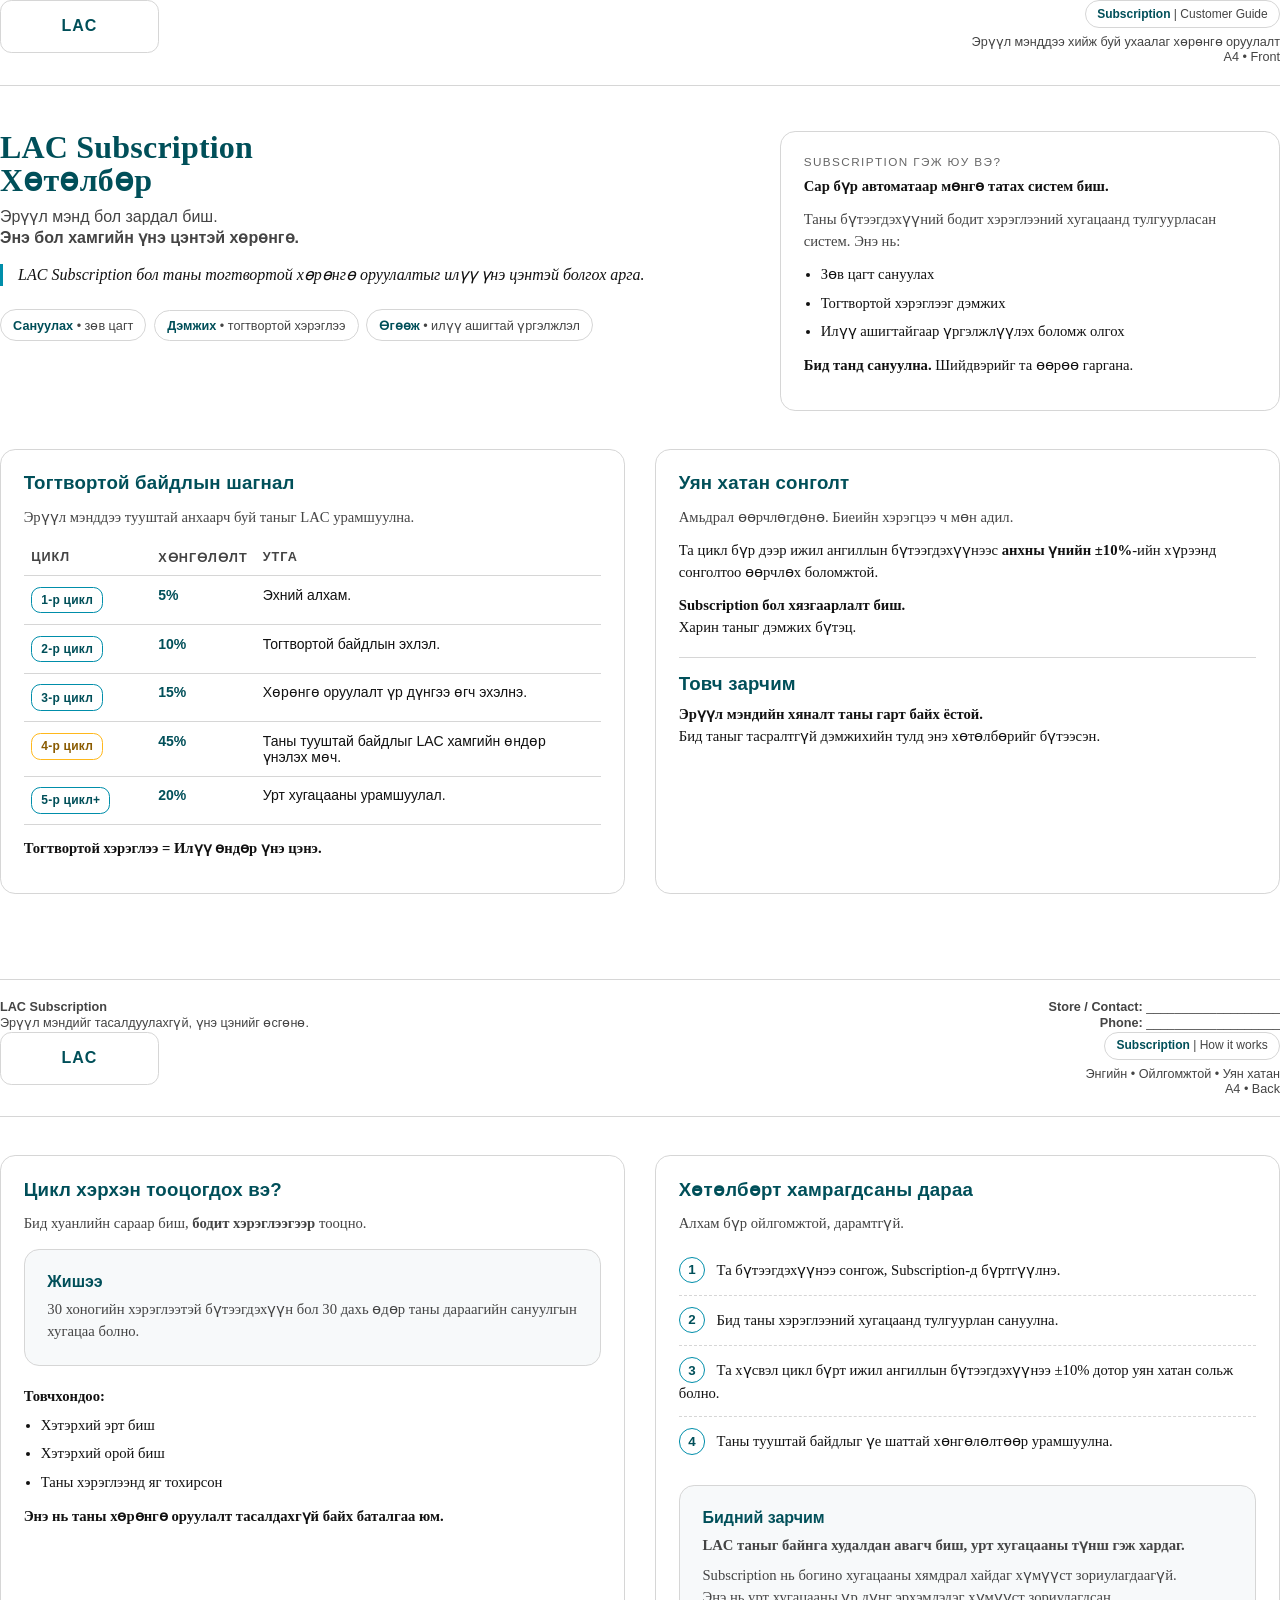
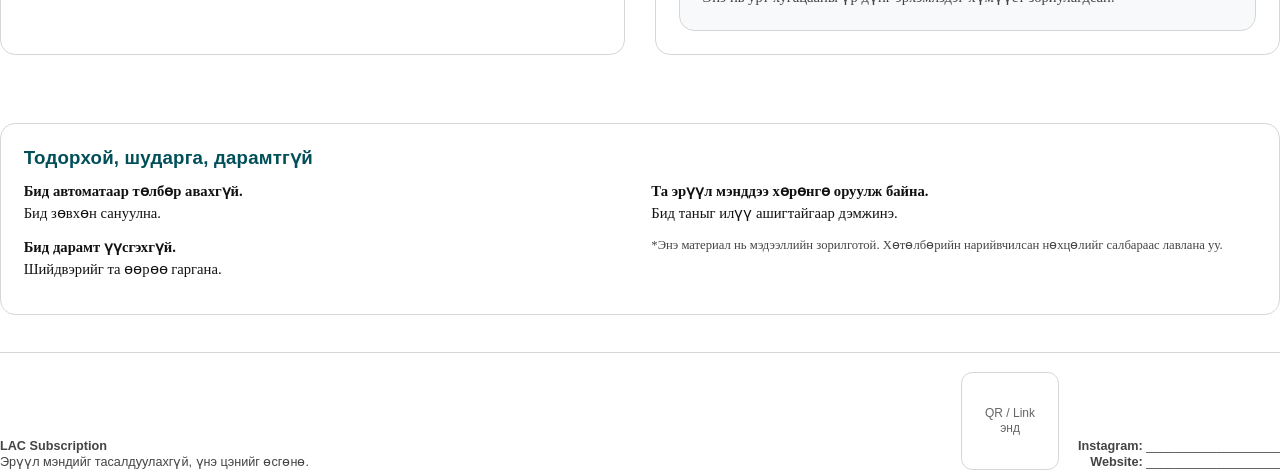
==== commit 158fb733: "Fix page not rendering: unescape TextEdit-mangled HTML index.html had been saved through macOS TextE" ====
--- a/index.html
+++ b/index.html
@@ -1,511 +1,495 @@
-<!DOCTYPE html PUBLIC "-//W3C//DTD HTML 4.01//EN" "http://www.w3.org/TR/html4/strict.dtd">
-<html>
+<!doctype html>
+<html lang="mn">
 <head>
-  <meta http-equiv="Content-Type" content="text/html; charset=utf-8">
-  <meta http-equiv="Content-Style-Type" content="text/css">
-  <title></title>
-  <meta name="Generator" content="Cocoa HTML Writer">
-  <meta name="CocoaVersion" content="2685.3">
-  <style type="text/css">
-    p.p1 {margin: 0.0px 0.0px 0.0px 0.0px; font: 12.0px Helvetica}
-    p.p2 {margin: 0.0px 0.0px 0.0px 0.0px; font: 12.0px Helvetica; min-height: 14.0px}
+  <meta charset="utf-8" />
+  <meta name="viewport" content="width=device-width,initial-scale=1" />
+  <title>LAC Subscription A4 (Front + Back)</title>
+
+  <style>
+    @page { size: A4; margin: 12mm; }
+
+    :root{
+      --lac-teal: #004F59;
+      --lac-teal-2: #008EAA;
+      --lac-gold: #FFB81C;
+      --ink: #111;
+      --muted: #444;
+      --light: #666;
+      --line: #D6D6D6;
+      --bg-soft: #F7F9FA;
+    }
+
+    *{ box-sizing: border-box; }
+    html, body{
+      margin:0; padding:0;
+      color: var(--ink);
+      font-family: "Cambria", "Georgia", "Times New Roman", serif;
+      -webkit-print-color-adjust: exact;
+      print-color-adjust: exact;
+    }
+
+    .page{
+      page-break-after: always;
+      position: relative;
+      min-height: calc(297mm - 24mm);
+      display: flex;
+      flex-direction: column;
+      gap: 10mm;
+    }
+    .page:last-child{ page-break-after: auto; }
+
+    .topbar{
+      display:flex;
+      align-items:flex-start;
+      justify-content: space-between;
+      gap: 8mm;
+      padding-bottom: 5mm;
+      border-bottom: 1px solid var(--line);
+    }
+
+    .logo{
+      width: 42mm;
+      height: 14mm;
+      border: 1px solid var(--line);
+      border-radius: 3mm;
+      display:flex;
+      align-items:center;
+      justify-content:center;
+      font-weight:700;
+      letter-spacing: .06em;
+      color: var(--lac-teal);
+      font-family: Arial, sans-serif;
+      font-size: 12pt;
+    }
+
+    .doc-meta{
+      text-align:right;
+      line-height: 1.2;
+      font-family: Arial, sans-serif;
+      color: var(--muted);
+      font-size: 9.5pt;
+    }
+    .doc-meta .tag{
+      display:inline-block;
+      padding: 1.5mm 3mm;
+      border: 1px solid var(--line);
+      border-radius: 999px;
+      font-size: 9pt;
+      margin-bottom: 2mm;
+    }
+    .doc-meta .tag strong{ color: var(--lac-teal); }
+
+    .hero{
+      display:grid;
+      grid-template-columns: 1.2fr .8fr;
+      gap: 8mm;
+      align-items: start;
+      margin-top: 2mm;
+    }
+
+    h1{
+      margin:0;
+      font-size: 24pt;
+      letter-spacing: .2px;
+      color: var(--lac-teal);
+      line-height:1.05;
+    }
+    .subtitle{
+      margin-top: 2mm;
+      font-size: 12pt;
+      color: var(--muted);
+      font-family: Arial, sans-serif;
+      line-height: 1.35;
+    }
+
+    .quote{
+      border-left: 3px solid var(--lac-teal-2);
+      padding-left: 4mm;
+      margin-top: 4mm;
+      color: var(--ink);
+      font-style: italic;
+      font-size: 12pt;
+      line-height: 1.4;
+    }
+
+    .card{
+      border: 1px solid var(--line);
+      border-radius: 4mm;
+      padding: 6mm;
+      background: #fff;
+    }
+
+    .card .kicker{
+      font-family: Arial, sans-serif;
+      text-transform: uppercase;
+      letter-spacing: .12em;
+      font-size: 8.8pt;
+      color: var(--light);
+      margin-bottom: 2mm;
+    }
+
+    .pill{
+      display:inline-block;
+      padding: 2mm 3.2mm;
+      border-radius: 999px;
+      border: 1px solid var(--line);
+      font-family: Arial, sans-serif;
+      font-size: 9.5pt;
+      color: var(--muted);
+      margin: 1mm 1mm 0 0;
+      white-space: nowrap;
+    }
+    .pill b{ color: var(--lac-teal); }
+
+    .section{
+      display:grid;
+      grid-template-columns: 1fr 1fr;
+      gap: 8mm;
+    }
+
+    h2{
+      margin:0 0 3mm 0;
+      font-size: 14pt;
+      color: var(--lac-teal);
+      font-family: Arial, sans-serif;
+      letter-spacing: .2px;
+    }
+
+    p{
+      margin:0 0 3mm 0;
+      font-size: 11pt;
+      line-height: 1.5;
+      color: var(--ink);
+    }
+    .muted{ color: var(--muted); }
+    .small{ font-size: 9.5pt; color: var(--muted); }
+
+    ul{ margin: 0; padding-left: 4.5mm; }
+    li{ margin: 0 0 2mm 0; font-size: 11pt; line-height: 1.45; }
+
+    .rewards{
+      width:100%;
+      border-collapse: collapse;
+      margin-top: 2mm;
+      font-family: Arial, sans-serif;
+      font-size: 10.5pt;
+    }
+    .rewards th, .rewards td{
+      border-bottom: 1px solid var(--line);
+      padding: 2.8mm 2mm;
+      vertical-align: top;
+    }
+    .rewards th{
+      text-align:left;
+      color: var(--muted);
+      font-weight: 700;
+      font-size: 9.5pt;
+      letter-spacing: .08em;
+      text-transform: uppercase;
+    }
+    .rewards td strong{ color: var(--lac-teal); }
+
+    .badge{
+      display:inline-block;
+      border: 1px solid var(--lac-teal-2);
+      color: var(--lac-teal);
+      padding: 1.4mm 2.4mm;
+      border-radius: 2.5mm;
+      font-size: 9pt;
+      font-weight: 700;
+      letter-spacing: .02em;
+    }
+    .badge.gold{
+      border-color: var(--lac-gold);
+      color: #8a5b00;
+    }
+
+    .two-col{
+      display:grid;
+      grid-template-columns: 1fr 1fr;
+      gap: 8mm;
+    }
+
+    .steps{
+      counter-reset: step;
+      margin:0;
+      padding:0;
+      list-style:none;
+    }
+    .steps li{
+      counter-increment: step;
+      padding: 3mm 0;
+      border-bottom: 1px dashed var(--line);
+      margin:0;
+    }
+    .steps li:last-child{ border-bottom: none; }
+    .steps li .stepnum{
+      display:inline-flex;
+      width: 7mm; height: 7mm;
+      border-radius: 50%;
+      border: 1px solid var(--lac-teal-2);
+      align-items:center;
+      justify-content:center;
+      font-family: Arial, sans-serif;
+      font-weight: 700;
+      color: var(--lac-teal);
+      margin-right: 3mm;
+      font-size: 10pt;
+    }
+    .steps li .steptxt{
+      font-size: 11pt;
+      line-height: 1.45;
+      display:inline;
+    }
+
+    .callout{
+      border: 1px solid var(--line);
+      border-radius: 4mm;
+      padding: 6mm;
+      background: var(--bg-soft);
+    }
+    .callout h3{
+      margin: 0 0 2mm 0;
+      font-family: Arial, sans-serif;
+      font-size: 12pt;
+      color: var(--lac-teal);
+    }
+    .callout p{ margin:0; color: var(--muted); }
+
+    .footer{
+      margin-top: auto;
+      padding-top: 5mm;
+      border-top: 1px solid var(--line);
+      display:flex;
+      justify-content: space-between;
+      align-items:flex-end;
+      gap: 6mm;
+      font-family: Arial, sans-serif;
+      color: var(--muted);
+      font-size: 9.5pt;
+      line-height: 1.3;
+    }
+
+    .qrbox{
+      width: 26mm;
+      height: 26mm;
+      border: 1px solid var(--line);
+      border-radius: 3mm;
+      display:flex;
+      align-items:center;
+      justify-content:center;
+      color: var(--light);
+      font-size: 9pt;
+      text-align:center;
+      padding: 2mm;
+    }
   </style>
 </head>
+
 <body>
-<p class="p1">&lt;!doctype html&gt;</p>
-<p class="p1">&lt;html lang="mn"&gt;</p>
-<p class="p1">&lt;head&gt;</p>
-<p class="p1"><span class="Apple-converted-space">  </span>&lt;meta charset="utf-8" /&gt;</p>
-<p class="p1"><span class="Apple-converted-space">  </span>&lt;meta name="viewport" content="width=device-width,initial-scale=1" /&gt;</p>
-<p class="p1"><span class="Apple-converted-space">  </span>&lt;title&gt;LAC Subscription A4 (Front + Back)&lt;/title&gt;</p>
-<p class="p2"><br></p>
-<p class="p1"><span class="Apple-converted-space">  </span>&lt;style&gt;</p>
-<p class="p1"><span class="Apple-converted-space">    </span>@page { size: A4; margin: 12mm; }</p>
-<p class="p2"><br></p>
-<p class="p1"><span class="Apple-converted-space">    </span>:root{</p>
-<p class="p1"><span class="Apple-converted-space">      </span>--lac-teal: #004F59;</p>
-<p class="p1"><span class="Apple-converted-space">      </span>--lac-teal-2: #008EAA;</p>
-<p class="p1"><span class="Apple-converted-space">      </span>--lac-gold: #FFB81C;</p>
-<p class="p1"><span class="Apple-converted-space">      </span>--ink: #111;</p>
-<p class="p1"><span class="Apple-converted-space">      </span>--muted: #444;</p>
-<p class="p1"><span class="Apple-converted-space">      </span>--light: #666;</p>
-<p class="p1"><span class="Apple-converted-space">      </span>--line: #D6D6D6;</p>
-<p class="p1"><span class="Apple-converted-space">      </span>--bg-soft: #F7F9FA;</p>
-<p class="p1"><span class="Apple-converted-space">    </span>}</p>
-<p class="p2"><br></p>
-<p class="p1"><span class="Apple-converted-space">    </span>*{ box-sizing: border-box; }</p>
-<p class="p1"><span class="Apple-converted-space">    </span>html, body{</p>
-<p class="p1"><span class="Apple-converted-space">      </span>margin:0; padding:0;</p>
-<p class="p1"><span class="Apple-converted-space">      </span>color: var(--ink);</p>
-<p class="p1"><span class="Apple-converted-space">      </span>font-family: "Cambria", "Georgia", "Times New Roman", serif;</p>
-<p class="p1"><span class="Apple-converted-space">      </span>-webkit-print-color-adjust: exact;</p>
-<p class="p1"><span class="Apple-converted-space">      </span>print-color-adjust: exact;</p>
-<p class="p1"><span class="Apple-converted-space">    </span>}</p>
-<p class="p2"><br></p>
-<p class="p1"><span class="Apple-converted-space">    </span>.page{</p>
-<p class="p1"><span class="Apple-converted-space">      </span>page-break-after: always;</p>
-<p class="p1"><span class="Apple-converted-space">      </span>position: relative;</p>
-<p class="p1"><span class="Apple-converted-space">      </span>min-height: calc(297mm - 24mm);</p>
-<p class="p1"><span class="Apple-converted-space">      </span>display: flex;</p>
-<p class="p1"><span class="Apple-converted-space">      </span>flex-direction: column;</p>
-<p class="p1"><span class="Apple-converted-space">      </span>gap: 10mm;</p>
-<p class="p1"><span class="Apple-converted-space">    </span>}</p>
-<p class="p1"><span class="Apple-converted-space">    </span>.page:last-child{ page-break-after: auto; }</p>
-<p class="p2"><br></p>
-<p class="p1"><span class="Apple-converted-space">    </span>.topbar{</p>
-<p class="p1"><span class="Apple-converted-space">      </span>display:flex;</p>
-<p class="p1"><span class="Apple-converted-space">      </span>align-items:flex-start;</p>
-<p class="p1"><span class="Apple-converted-space">      </span>justify-content: space-between;</p>
-<p class="p1"><span class="Apple-converted-space">      </span>gap: 8mm;</p>
-<p class="p1"><span class="Apple-converted-space">      </span>padding-bottom: 5mm;</p>
-<p class="p1"><span class="Apple-converted-space">      </span>border-bottom: 1px solid var(--line);</p>
-<p class="p1"><span class="Apple-converted-space">    </span>}</p>
-<p class="p2"><br></p>
-<p class="p1"><span class="Apple-converted-space">    </span>.logo{</p>
-<p class="p1"><span class="Apple-converted-space">      </span>width: 42mm;</p>
-<p class="p1"><span class="Apple-converted-space">      </span>height: 14mm;</p>
-<p class="p1"><span class="Apple-converted-space">      </span>border: 1px solid var(--line);</p>
-<p class="p1"><span class="Apple-converted-space">      </span>border-radius: 3mm;</p>
-<p class="p1"><span class="Apple-converted-space">      </span>display:flex;</p>
-<p class="p1"><span class="Apple-converted-space">      </span>align-items:center;</p>
-<p class="p1"><span class="Apple-converted-space">      </span>justify-content:center;</p>
-<p class="p1"><span class="Apple-converted-space">      </span>font-weight:700;</p>
-<p class="p1"><span class="Apple-converted-space">      </span>letter-spacing: .06em;</p>
-<p class="p1"><span class="Apple-converted-space">      </span>color: var(--lac-teal);</p>
-<p class="p1"><span class="Apple-converted-space">      </span>font-family: Arial, sans-serif;</p>
-<p class="p1"><span class="Apple-converted-space">      </span>font-size: 12pt;</p>
-<p class="p1"><span class="Apple-converted-space">    </span>}</p>
-<p class="p2"><br></p>
-<p class="p1"><span class="Apple-converted-space">    </span>.doc-meta{</p>
-<p class="p1"><span class="Apple-converted-space">      </span>text-align:right;</p>
-<p class="p1"><span class="Apple-converted-space">      </span>line-height: 1.2;</p>
-<p class="p1"><span class="Apple-converted-space">      </span>font-family: Arial, sans-serif;</p>
-<p class="p1"><span class="Apple-converted-space">      </span>color: var(--muted);</p>
-<p class="p1"><span class="Apple-converted-space">      </span>font-size: 9.5pt;</p>
-<p class="p1"><span class="Apple-converted-space">    </span>}</p>
-<p class="p1"><span class="Apple-converted-space">    </span>.doc-meta .tag{</p>
-<p class="p1"><span class="Apple-converted-space">      </span>display:inline-block;</p>
-<p class="p1"><span class="Apple-converted-space">      </span>padding: 1.5mm 3mm;</p>
-<p class="p1"><span class="Apple-converted-space">      </span>border: 1px solid var(--line);</p>
-<p class="p1"><span class="Apple-converted-space">      </span>border-radius: 999px;</p>
-<p class="p1"><span class="Apple-converted-space">      </span>font-size: 9pt;</p>
-<p class="p1"><span class="Apple-converted-space">      </span>margin-bottom: 2mm;</p>
-<p class="p1"><span class="Apple-converted-space">    </span>}</p>
-<p class="p1"><span class="Apple-converted-space">    </span>.doc-meta .tag strong{ color: var(--lac-teal); }</p>
-<p class="p2"><br></p>
-<p class="p1"><span class="Apple-converted-space">    </span>.hero{</p>
-<p class="p1"><span class="Apple-converted-space">      </span>display:grid;</p>
-<p class="p1"><span class="Apple-converted-space">      </span>grid-template-columns: 1.2fr .8fr;</p>
-<p class="p1"><span class="Apple-converted-space">      </span>gap: 8mm;</p>
-<p class="p1"><span class="Apple-converted-space">      </span>align-items: start;</p>
-<p class="p1"><span class="Apple-converted-space">      </span>margin-top: 2mm;</p>
-<p class="p1"><span class="Apple-converted-space">    </span>}</p>
-<p class="p2"><br></p>
-<p class="p1"><span class="Apple-converted-space">    </span>h1{</p>
-<p class="p1"><span class="Apple-converted-space">      </span>margin:0;</p>
-<p class="p1"><span class="Apple-converted-space">      </span>font-size: 24pt;</p>
-<p class="p1"><span class="Apple-converted-space">      </span>letter-spacing: .2px;</p>
-<p class="p1"><span class="Apple-converted-space">      </span>color: var(--lac-teal);</p>
-<p class="p1"><span class="Apple-converted-space">      </span>line-height:1.05;</p>
-<p class="p1"><span class="Apple-converted-space">    </span>}</p>
-<p class="p1"><span class="Apple-converted-space">    </span>.subtitle{</p>
-<p class="p1"><span class="Apple-converted-space">      </span>margin-top: 2mm;</p>
-<p class="p1"><span class="Apple-converted-space">      </span>font-size: 12pt;</p>
-<p class="p1"><span class="Apple-converted-space">      </span>color: var(--muted);</p>
-<p class="p1"><span class="Apple-converted-space">      </span>font-family: Arial, sans-serif;</p>
-<p class="p1"><span class="Apple-converted-space">      </span>line-height: 1.35;</p>
-<p class="p1"><span class="Apple-converted-space">    </span>}</p>
-<p class="p2"><br></p>
-<p class="p1"><span class="Apple-converted-space">    </span>.quote{</p>
-<p class="p1"><span class="Apple-converted-space">      </span>border-left: 3px solid var(--lac-teal-2);</p>
-<p class="p1"><span class="Apple-converted-space">      </span>padding-left: 4mm;</p>
-<p class="p1"><span class="Apple-converted-space">      </span>margin-top: 4mm;</p>
-<p class="p1"><span class="Apple-converted-space">      </span>color: var(--ink);</p>
-<p class="p1"><span class="Apple-converted-space">      </span>font-style: italic;</p>
-<p class="p1"><span class="Apple-converted-space">      </span>font-size: 12pt;</p>
-<p class="p1"><span class="Apple-converted-space">      </span>line-height: 1.4;</p>
-<p class="p1"><span class="Apple-converted-space">    </span>}</p>
-<p class="p2"><br></p>
-<p class="p1"><span class="Apple-converted-space">    </span>.card{</p>
-<p class="p1"><span class="Apple-converted-space">      </span>border: 1px solid var(--line);</p>
-<p class="p1"><span class="Apple-converted-space">      </span>border-radius: 4mm;</p>
-<p class="p1"><span class="Apple-converted-space">      </span>padding: 6mm;</p>
-<p class="p1"><span class="Apple-converted-space">      </span>background: #fff;</p>
-<p class="p1"><span class="Apple-converted-space">    </span>}</p>
-<p class="p2"><br></p>
-<p class="p1"><span class="Apple-converted-space">    </span>.card .kicker{</p>
-<p class="p1"><span class="Apple-converted-space">      </span>font-family: Arial, sans-serif;</p>
-<p class="p1"><span class="Apple-converted-space">      </span>text-transform: uppercase;</p>
-<p class="p1"><span class="Apple-converted-space">      </span>letter-spacing: .12em;</p>
-<p class="p1"><span class="Apple-converted-space">      </span>font-size: 8.8pt;</p>
-<p class="p1"><span class="Apple-converted-space">      </span>color: var(--light);</p>
-<p class="p1"><span class="Apple-converted-space">      </span>margin-bottom: 2mm;</p>
-<p class="p1"><span class="Apple-converted-space">    </span>}</p>
-<p class="p2"><br></p>
-<p class="p1"><span class="Apple-converted-space">    </span>.pill{</p>
-<p class="p1"><span class="Apple-converted-space">      </span>display:inline-block;</p>
-<p class="p1"><span class="Apple-converted-space">      </span>padding: 2mm 3.2mm;</p>
-<p class="p1"><span class="Apple-converted-space">      </span>border-radius: 999px;</p>
-<p class="p1"><span class="Apple-converted-space">      </span>border: 1px solid var(--line);</p>
-<p class="p1"><span class="Apple-converted-space">      </span>font-family: Arial, sans-serif;</p>
-<p class="p1"><span class="Apple-converted-space">      </span>font-size: 9.5pt;</p>
-<p class="p1"><span class="Apple-converted-space">      </span>color: var(--muted);</p>
-<p class="p1"><span class="Apple-converted-space">      </span>margin: 1mm 1mm 0 0;</p>
-<p class="p1"><span class="Apple-converted-space">      </span>white-space: nowrap;</p>
-<p class="p1"><span class="Apple-converted-space">    </span>}</p>
-<p class="p1"><span class="Apple-converted-space">    </span>.pill b{ color: var(--lac-teal); }</p>
-<p class="p2"><br></p>
-<p class="p1"><span class="Apple-converted-space">    </span>.section{</p>
-<p class="p1"><span class="Apple-converted-space">      </span>display:grid;</p>
-<p class="p1"><span class="Apple-converted-space">      </span>grid-template-columns: 1fr 1fr;</p>
-<p class="p1"><span class="Apple-converted-space">      </span>gap: 8mm;</p>
-<p class="p1"><span class="Apple-converted-space">    </span>}</p>
-<p class="p2"><br></p>
-<p class="p1"><span class="Apple-converted-space">    </span>h2{</p>
-<p class="p1"><span class="Apple-converted-space">      </span>margin:0 0 3mm 0;</p>
-<p class="p1"><span class="Apple-converted-space">      </span>font-size: 14pt;</p>
-<p class="p1"><span class="Apple-converted-space">      </span>color: var(--lac-teal);</p>
-<p class="p1"><span class="Apple-converted-space">      </span>font-family: Arial, sans-serif;</p>
-<p class="p1"><span class="Apple-converted-space">      </span>letter-spacing: .2px;</p>
-<p class="p1"><span class="Apple-converted-space">    </span>}</p>
-<p class="p2"><br></p>
-<p class="p1"><span class="Apple-converted-space">    </span>p{</p>
-<p class="p1"><span class="Apple-converted-space">      </span>margin:0 0 3mm 0;</p>
-<p class="p1"><span class="Apple-converted-space">      </span>font-size: 11pt;</p>
-<p class="p1"><span class="Apple-converted-space">      </span>line-height: 1.5;</p>
-<p class="p1"><span class="Apple-converted-space">      </span>color: var(--ink);</p>
-<p class="p1"><span class="Apple-converted-space">    </span>}</p>
-<p class="p1"><span class="Apple-converted-space">    </span>.muted{ color: var(--muted); }</p>
-<p class="p1"><span class="Apple-converted-space">    </span>.small{ font-size: 9.5pt; color: var(--muted); }</p>
-<p class="p2"><br></p>
-<p class="p1"><span class="Apple-converted-space">    </span>ul{ margin: 0; padding-left: 4.5mm; }</p>
-<p class="p1"><span class="Apple-converted-space">    </span>li{ margin: 0 0 2mm 0; font-size: 11pt; line-height: 1.45; }</p>
-<p class="p2"><br></p>
-<p class="p1"><span class="Apple-converted-space">    </span>.rewards{</p>
-<p class="p1"><span class="Apple-converted-space">      </span>width:100%;</p>
-<p class="p1"><span class="Apple-converted-space">      </span>border-collapse: collapse;</p>
-<p class="p1"><span class="Apple-converted-space">      </span>margin-top: 2mm;</p>
-<p class="p1"><span class="Apple-converted-space">      </span>font-family: Arial, sans-serif;</p>
-<p class="p1"><span class="Apple-converted-space">      </span>font-size: 10.5pt;</p>
-<p class="p1"><span class="Apple-converted-space">    </span>}</p>
-<p class="p1"><span class="Apple-converted-space">    </span>.rewards th, .rewards td{</p>
-<p class="p1"><span class="Apple-converted-space">      </span>border-bottom: 1px solid var(--line);</p>
-<p class="p1"><span class="Apple-converted-space">      </span>padding: 2.8mm 2mm;</p>
-<p class="p1"><span class="Apple-converted-space">      </span>vertical-align: top;</p>
-<p class="p1"><span class="Apple-converted-space">    </span>}</p>
-<p class="p1"><span class="Apple-converted-space">    </span>.rewards th{</p>
-<p class="p1"><span class="Apple-converted-space">      </span>text-align:left;</p>
-<p class="p1"><span class="Apple-converted-space">      </span>color: var(--muted);</p>
-<p class="p1"><span class="Apple-converted-space">      </span>font-weight: 700;</p>
-<p class="p1"><span class="Apple-converted-space">      </span>font-size: 9.5pt;</p>
-<p class="p1"><span class="Apple-converted-space">      </span>letter-spacing: .08em;</p>
-<p class="p1"><span class="Apple-converted-space">      </span>text-transform: uppercase;</p>
-<p class="p1"><span class="Apple-converted-space">    </span>}</p>
-<p class="p1"><span class="Apple-converted-space">    </span>.rewards td strong{ color: var(--lac-teal); }</p>
-<p class="p2"><br></p>
-<p class="p1"><span class="Apple-converted-space">    </span>.badge{</p>
-<p class="p1"><span class="Apple-converted-space">      </span>display:inline-block;</p>
-<p class="p1"><span class="Apple-converted-space">      </span>border: 1px solid var(--lac-teal-2);</p>
-<p class="p1"><span class="Apple-converted-space">      </span>color: var(--lac-teal);</p>
-<p class="p1"><span class="Apple-converted-space">      </span>padding: 1.4mm 2.4mm;</p>
-<p class="p1"><span class="Apple-converted-space">      </span>border-radius: 2.5mm;</p>
-<p class="p1"><span class="Apple-converted-space">      </span>font-size: 9pt;</p>
-<p class="p1"><span class="Apple-converted-space">      </span>font-weight: 700;</p>
-<p class="p1"><span class="Apple-converted-space">      </span>letter-spacing: .02em;</p>
-<p class="p1"><span class="Apple-converted-space">    </span>}</p>
-<p class="p1"><span class="Apple-converted-space">    </span>.badge.gold{</p>
-<p class="p1"><span class="Apple-converted-space">      </span>border-color: var(--lac-gold);</p>
-<p class="p1"><span class="Apple-converted-space">      </span>color: #8a5b00;</p>
-<p class="p1"><span class="Apple-converted-space">    </span>}</p>
-<p class="p2"><br></p>
-<p class="p1"><span class="Apple-converted-space">    </span>.two-col{</p>
-<p class="p1"><span class="Apple-converted-space">      </span>display:grid;</p>
-<p class="p1"><span class="Apple-converted-space">      </span>grid-template-columns: 1fr 1fr;</p>
-<p class="p1"><span class="Apple-converted-space">      </span>gap: 8mm;</p>
-<p class="p1"><span class="Apple-converted-space">    </span>}</p>
-<p class="p2"><br></p>
-<p class="p1"><span class="Apple-converted-space">    </span>.steps{</p>
-<p class="p1"><span class="Apple-converted-space">      </span>counter-reset: step;</p>
-<p class="p1"><span class="Apple-converted-space">      </span>margin:0;</p>
-<p class="p1"><span class="Apple-converted-space">      </span>padding:0;</p>
-<p class="p1"><span class="Apple-converted-space">      </span>list-style:none;</p>
-<p class="p1"><span class="Apple-converted-space">    </span>}</p>
-<p class="p1"><span class="Apple-converted-space">    </span>.steps li{</p>
-<p class="p1"><span class="Apple-converted-space">      </span>counter-increment: step;</p>
-<p class="p1"><span class="Apple-converted-space">      </span>padding: 3mm 0;</p>
-<p class="p1"><span class="Apple-converted-space">      </span>border-bottom: 1px dashed var(--line);</p>
-<p class="p1"><span class="Apple-converted-space">      </span>margin:0;</p>
-<p class="p1"><span class="Apple-converted-space">    </span>}</p>
-<p class="p1"><span class="Apple-converted-space">    </span>.steps li:last-child{ border-bottom: none; }</p>
-<p class="p1"><span class="Apple-converted-space">    </span>.steps li .stepnum{</p>
-<p class="p1"><span class="Apple-converted-space">      </span>display:inline-flex;</p>
-<p class="p1"><span class="Apple-converted-space">      </span>width: 7mm; height: 7mm;</p>
-<p class="p1"><span class="Apple-converted-space">      </span>border-radius: 50%;</p>
-<p class="p1"><span class="Apple-converted-space">      </span>border: 1px solid var(--lac-teal-2);</p>
-<p class="p1"><span class="Apple-converted-space">      </span>align-items:center;</p>
-<p class="p1"><span class="Apple-converted-space">      </span>justify-content:center;</p>
-<p class="p1"><span class="Apple-converted-space">      </span>font-family: Arial, sans-serif;</p>
-<p class="p1"><span class="Apple-converted-space">      </span>font-weight: 700;</p>
-<p class="p1"><span class="Apple-converted-space">      </span>color: var(--lac-teal);</p>
-<p class="p1"><span class="Apple-converted-space">      </span>margin-right: 3mm;</p>
-<p class="p1"><span class="Apple-converted-space">      </span>font-size: 10pt;</p>
-<p class="p1"><span class="Apple-converted-space">    </span>}</p>
-<p class="p1"><span class="Apple-converted-space">    </span>.steps li .steptxt{</p>
-<p class="p1"><span class="Apple-converted-space">      </span>font-size: 11pt;</p>
-<p class="p1"><span class="Apple-converted-space">      </span>line-height: 1.45;</p>
-<p class="p1"><span class="Apple-converted-space">      </span>display:inline;</p>
-<p class="p1"><span class="Apple-converted-space">    </span>}</p>
-<p class="p2"><br></p>
-<p class="p1"><span class="Apple-converted-space">    </span>.callout{</p>
-<p class="p1"><span class="Apple-converted-space">      </span>border: 1px solid var(--line);</p>
-<p class="p1"><span class="Apple-converted-space">      </span>border-radius: 4mm;</p>
-<p class="p1"><span class="Apple-converted-space">      </span>padding: 6mm;</p>
-<p class="p1"><span class="Apple-converted-space">      </span>background: var(--bg-soft);</p>
-<p class="p1"><span class="Apple-converted-space">    </span>}</p>
-<p class="p1"><span class="Apple-converted-space">    </span>.callout h3{</p>
-<p class="p1"><span class="Apple-converted-space">      </span>margin: 0 0 2mm 0;</p>
-<p class="p1"><span class="Apple-converted-space">      </span>font-family: Arial, sans-serif;</p>
-<p class="p1"><span class="Apple-converted-space">      </span>font-size: 12pt;</p>
-<p class="p1"><span class="Apple-converted-space">      </span>color: var(--lac-teal);</p>
-<p class="p1"><span class="Apple-converted-space">    </span>}</p>
-<p class="p1"><span class="Apple-converted-space">    </span>.callout p{ margin:0; color: var(--muted); }</p>
-<p class="p2"><br></p>
-<p class="p1"><span class="Apple-converted-space">    </span>.footer{</p>
-<p class="p1"><span class="Apple-converted-space">      </span>margin-top: auto;</p>
-<p class="p1"><span class="Apple-converted-space">      </span>padding-top: 5mm;</p>
-<p class="p1"><span class="Apple-converted-space">      </span>border-top: 1px solid var(--line);</p>
-<p class="p1"><span class="Apple-converted-space">      </span>display:flex;</p>
-<p class="p1"><span class="Apple-converted-space">      </span>justify-content: space-between;</p>
-<p class="p1"><span class="Apple-converted-space">      </span>align-items:flex-end;</p>
-<p class="p1"><span class="Apple-converted-space">      </span>gap: 6mm;</p>
-<p class="p1"><span class="Apple-converted-space">      </span>font-family: Arial, sans-serif;</p>
-<p class="p1"><span class="Apple-converted-space">      </span>color: var(--muted);</p>
-<p class="p1"><span class="Apple-converted-space">      </span>font-size: 9.5pt;</p>
-<p class="p1"><span class="Apple-converted-space">      </span>line-height: 1.3;</p>
-<p class="p1"><span class="Apple-converted-space">    </span>}</p>
-<p class="p2"><br></p>
-<p class="p1"><span class="Apple-converted-space">    </span>.qrbox{</p>
-<p class="p1"><span class="Apple-converted-space">      </span>width: 26mm;</p>
-<p class="p1"><span class="Apple-converted-space">      </span>height: 26mm;</p>
-<p class="p1"><span class="Apple-converted-space">      </span>border: 1px solid var(--line);</p>
-<p class="p1"><span class="Apple-converted-space">      </span>border-radius: 3mm;</p>
-<p class="p1"><span class="Apple-converted-space">      </span>display:flex;</p>
-<p class="p1"><span class="Apple-converted-space">      </span>align-items:center;</p>
-<p class="p1"><span class="Apple-converted-space">      </span>justify-content:center;</p>
-<p class="p1"><span class="Apple-converted-space">      </span>color: var(--light);</p>
-<p class="p1"><span class="Apple-converted-space">      </span>font-size: 9pt;</p>
-<p class="p1"><span class="Apple-converted-space">      </span>text-align:center;</p>
-<p class="p1"><span class="Apple-converted-space">      </span>padding: 2mm;</p>
-<p class="p1"><span class="Apple-converted-space">    </span>}</p>
-<p class="p1"><span class="Apple-converted-space">  </span>&lt;/style&gt;</p>
-<p class="p1">&lt;/head&gt;</p>
-<p class="p2"><br></p>
-<p class="p1">&lt;body&gt;</p>
-<p class="p2"><br></p>
-<p class="p1"><span class="Apple-converted-space">  </span>&lt;!-- PAGE 1 (FRONT) --&gt;</p>
-<p class="p1"><span class="Apple-converted-space">  </span>&lt;section class="page"&gt;</p>
-<p class="p2"><br></p>
-<p class="p1"><span class="Apple-converted-space">    </span>&lt;header class="topbar"&gt;</p>
-<p class="p1"><span class="Apple-converted-space">      </span>&lt;div class="logo"&gt;LAC&lt;/div&gt;</p>
-<p class="p1"><span class="Apple-converted-space">      </span>&lt;div class="doc-meta"&gt;</p>
-<p class="p1"><span class="Apple-converted-space">        </span>&lt;div class="tag"&gt;&lt;strong&gt;Subscription&lt;/strong&gt; | Customer Guide&lt;/div&gt;&lt;br/&gt;</p>
-<p class="p1"><span class="Apple-converted-space">        </span>Эрүүл мэнддээ хийж буй ухаалаг хөрөнгө оруулалт&lt;br/&gt;</p>
-<p class="p1"><span class="Apple-converted-space">        </span>&lt;span class="small"&gt;A4 • Front&lt;/span&gt;</p>
-<p class="p1"><span class="Apple-converted-space">      </span>&lt;/div&gt;</p>
-<p class="p1"><span class="Apple-converted-space">    </span>&lt;/header&gt;</p>
-<p class="p2"><br></p>
-<p class="p1"><span class="Apple-converted-space">    </span>&lt;div class="hero"&gt;</p>
-<p class="p1"><span class="Apple-converted-space">      </span>&lt;div&gt;</p>
-<p class="p1"><span class="Apple-converted-space">        </span>&lt;h1&gt;LAC Subscription&lt;br/&gt;Хөтөлбөр&lt;/h1&gt;</p>
-<p class="p1"><span class="Apple-converted-space">        </span>&lt;div class="subtitle"&gt;</p>
-<p class="p1"><span class="Apple-converted-space">          </span>Эрүүл мэнд бол зардал биш.&lt;br/&gt;</p>
-<p class="p1"><span class="Apple-converted-space">          </span>&lt;b&gt;Энэ бол хамгийн үнэ цэнтэй хөрөнгө.&lt;/b&gt;</p>
-<p class="p1"><span class="Apple-converted-space">        </span>&lt;/div&gt;</p>
-<p class="p2"><br></p>
-<p class="p1"><span class="Apple-converted-space">        </span>&lt;div class="quote"&gt;</p>
-<p class="p1"><span class="Apple-converted-space">          </span>LAC Subscription бол таны тогтвортой хөрөнгө оруулалтыг</p>
-<p class="p1"><span class="Apple-converted-space">          </span>илүү үнэ цэнтэй болгох арга.</p>
-<p class="p1"><span class="Apple-converted-space">        </span>&lt;/div&gt;</p>
-<p class="p2"><br></p>
-<p class="p1"><span class="Apple-converted-space">        </span>&lt;div style="margin-top:5mm;"&gt;</p>
-<p class="p1"><span class="Apple-converted-space">          </span>&lt;span class="pill"&gt;&lt;b&gt;Сануулах&lt;/b&gt; • зөв цагт&lt;/span&gt;</p>
-<p class="p1"><span class="Apple-converted-space">          </span>&lt;span class="pill"&gt;&lt;b&gt;Дэмжих&lt;/b&gt; • тогтвортой хэрэглээ&lt;/span&gt;</p>
-<p class="p1"><span class="Apple-converted-space">          </span>&lt;span class="pill"&gt;&lt;b&gt;Өгөөж&lt;/b&gt; • илүү ашигтай үргэлжлэл&lt;/span&gt;</p>
-<p class="p1"><span class="Apple-converted-space">        </span>&lt;/div&gt;</p>
-<p class="p1"><span class="Apple-converted-space">      </span>&lt;/div&gt;</p>
-<p class="p2"><br></p>
-<p class="p1"><span class="Apple-converted-space">      </span>&lt;aside class="card"&gt;</p>
-<p class="p1"><span class="Apple-converted-space">        </span>&lt;div class="kicker"&gt;Subscription гэж юу вэ?&lt;/div&gt;</p>
-<p class="p1"><span class="Apple-converted-space">        </span>&lt;p&gt;&lt;b&gt;Сар бүр автоматаар мөнгө татах систем биш.&lt;/b&gt;&lt;/p&gt;</p>
-<p class="p1"><span class="Apple-converted-space">        </span>&lt;p class="muted"&gt;Таны бүтээгдэхүүний бодит хэрэглээний хугацаанд тулгуурласан систем. Энэ нь:&lt;/p&gt;</p>
-<p class="p1"><span class="Apple-converted-space">        </span>&lt;ul&gt;</p>
-<p class="p1"><span class="Apple-converted-space">          </span>&lt;li&gt;Зөв цагт сануулах&lt;/li&gt;</p>
-<p class="p1"><span class="Apple-converted-space">          </span>&lt;li&gt;Тогтвортой хэрэглээг дэмжих&lt;/li&gt;</p>
-<p class="p1"><span class="Apple-converted-space">          </span>&lt;li&gt;Илүү ашигтайгаар үргэлжлүүлэх боломж олгох&lt;/li&gt;</p>
-<p class="p1"><span class="Apple-converted-space">        </span>&lt;/ul&gt;</p>
-<p class="p1"><span class="Apple-converted-space">        </span>&lt;p style="margin-top:3mm;"&gt;&lt;b&gt;Бид танд сануулна.&lt;/b&gt; Шийдвэрийг та өөрөө гаргана.&lt;/p&gt;</p>
-<p class="p1"><span class="Apple-converted-space">      </span>&lt;/aside&gt;</p>
-<p class="p1"><span class="Apple-converted-space">    </span>&lt;/div&gt;</p>
-<p class="p2"><br></p>
-<p class="p1"><span class="Apple-converted-space">    </span>&lt;div class="section"&gt;</p>
-<p class="p1"><span class="Apple-converted-space">      </span>&lt;div class="card"&gt;</p>
-<p class="p1"><span class="Apple-converted-space">        </span>&lt;h2&gt;Тогтвортой байдлын шагнал&lt;/h2&gt;</p>
-<p class="p1"><span class="Apple-converted-space">        </span>&lt;p class="muted"&gt;Эрүүл мэнддээ тууштай анхаарч буй таныг LAC урамшуулна.&lt;/p&gt;</p>
-<p class="p2"><br></p>
-<p class="p1"><span class="Apple-converted-space">        </span>&lt;table class="rewards" aria-label="Rewards"&gt;</p>
-<p class="p1"><span class="Apple-converted-space">          </span>&lt;thead&gt;</p>
-<p class="p1"><span class="Apple-converted-space">            </span>&lt;tr&gt;</p>
-<p class="p1"><span class="Apple-converted-space">              </span>&lt;th style="width:22%;"&gt;Цикл&lt;/th&gt;</p>
-<p class="p1"><span class="Apple-converted-space">              </span>&lt;th style="width:18%;"&gt;Хөнгөлөлт&lt;/th&gt;</p>
-<p class="p1"><span class="Apple-converted-space">              </span>&lt;th&gt;Утга&lt;/th&gt;</p>
-<p class="p1"><span class="Apple-converted-space">            </span>&lt;/tr&gt;</p>
-<p class="p1"><span class="Apple-converted-space">          </span>&lt;/thead&gt;</p>
-<p class="p1"><span class="Apple-converted-space">          </span>&lt;tbody&gt;</p>
-<p class="p1"><span class="Apple-converted-space">            </span>&lt;tr&gt;</p>
-<p class="p1"><span class="Apple-converted-space">              </span>&lt;td&gt;&lt;span class="badge"&gt;1-р цикл&lt;/span&gt;&lt;/td&gt;</p>
-<p class="p1"><span class="Apple-converted-space">              </span>&lt;td&gt;&lt;strong&gt;5%&lt;/strong&gt;&lt;/td&gt;</p>
-<p class="p1"><span class="Apple-converted-space">              </span>&lt;td&gt;Эхний алхам.&lt;/td&gt;</p>
-<p class="p1"><span class="Apple-converted-space">            </span>&lt;/tr&gt;</p>
-<p class="p1"><span class="Apple-converted-space">            </span>&lt;tr&gt;</p>
-<p class="p1"><span class="Apple-converted-space">              </span>&lt;td&gt;&lt;span class="badge"&gt;2-р цикл&lt;/span&gt;&lt;/td&gt;</p>
-<p class="p1"><span class="Apple-converted-space">              </span>&lt;td&gt;&lt;strong&gt;10%&lt;/strong&gt;&lt;/td&gt;</p>
-<p class="p1"><span class="Apple-converted-space">              </span>&lt;td&gt;Тогтвортой байдлын эхлэл.&lt;/td&gt;</p>
-<p class="p1"><span class="Apple-converted-space">            </span>&lt;/tr&gt;</p>
-<p class="p1"><span class="Apple-converted-space">            </span>&lt;tr&gt;</p>
-<p class="p1"><span class="Apple-converted-space">              </span>&lt;td&gt;&lt;span class="badge"&gt;3-р цикл&lt;/span&gt;&lt;/td&gt;</p>
-<p class="p1"><span class="Apple-converted-space">              </span>&lt;td&gt;&lt;strong&gt;15%&lt;/strong&gt;&lt;/td&gt;</p>
-<p class="p1"><span class="Apple-converted-space">              </span>&lt;td&gt;Хөрөнгө оруулалт үр дүнгээ өгч эхэлнэ.&lt;/td&gt;</p>
-<p class="p1"><span class="Apple-converted-space">            </span>&lt;/tr&gt;</p>
-<p class="p1"><span class="Apple-converted-space">            </span>&lt;tr&gt;</p>
-<p class="p1"><span class="Apple-converted-space">              </span>&lt;td&gt;&lt;span class="badge gold"&gt;4-р цикл&lt;/span&gt;&lt;/td&gt;</p>
-<p class="p1"><span class="Apple-converted-space">              </span>&lt;td&gt;&lt;strong&gt;45%&lt;/strong&gt;&lt;/td&gt;</p>
-<p class="p1"><span class="Apple-converted-space">              </span>&lt;td&gt;Таны тууштай байдлыг LAC хамгийн өндөр үнэлэх мөч.&lt;/td&gt;</p>
-<p class="p1"><span class="Apple-converted-space">            </span>&lt;/tr&gt;</p>
-<p class="p1"><span class="Apple-converted-space">            </span>&lt;tr&gt;</p>
-<p class="p1"><span class="Apple-converted-space">              </span>&lt;td&gt;&lt;span class="badge"&gt;5-р цикл+&lt;/span&gt;&lt;/td&gt;</p>
-<p class="p1"><span class="Apple-converted-space">              </span>&lt;td&gt;&lt;strong&gt;20%&lt;/strong&gt;&lt;/td&gt;</p>
-<p class="p1"><span class="Apple-converted-space">              </span>&lt;td&gt;Урт хугацааны урамшуулал.&lt;/td&gt;</p>
-<p class="p1"><span class="Apple-converted-space">            </span>&lt;/tr&gt;</p>
-<p class="p1"><span class="Apple-converted-space">          </span>&lt;/tbody&gt;</p>
-<p class="p1"><span class="Apple-converted-space">        </span>&lt;/table&gt;</p>
-<p class="p2"><br></p>
-<p class="p1"><span class="Apple-converted-space">        </span>&lt;p style="margin-top:3mm;"&gt;&lt;b&gt;Тогтвортой хэрэглээ = Илүү өндөр үнэ цэнэ.&lt;/b&gt;&lt;/p&gt;</p>
-<p class="p1"><span class="Apple-converted-space">      </span>&lt;/div&gt;</p>
-<p class="p2"><br></p>
-<p class="p1"><span class="Apple-converted-space">      </span>&lt;div class="card"&gt;</p>
-<p class="p1"><span class="Apple-converted-space">        </span>&lt;h2&gt;Уян хатан сонголт&lt;/h2&gt;</p>
-<p class="p1"><span class="Apple-converted-space">        </span>&lt;p class="muted"&gt;Амьдрал өөрчлөгдөнө. Биеийн хэрэгцээ ч мөн адил.&lt;/p&gt;</p>
-<p class="p1"><span class="Apple-converted-space">        </span>&lt;p&gt;Та цикл бүр дээр ижил ангиллын бүтээгдэхүүнээс &lt;b&gt;анхны үнийн ±10%&lt;/b&gt;-ийн хүрээнд сонголтоо өөрчлөх боломжтой.&lt;/p&gt;</p>
-<p class="p1"><span class="Apple-converted-space">        </span>&lt;p&gt;&lt;b&gt;Subscription бол хязгаарлалт биш.&lt;/b&gt;&lt;br/&gt;Харин таныг дэмжих бүтэц.&lt;/p&gt;</p>
-<p class="p2"><br></p>
-<p class="p1"><span class="Apple-converted-space">        </span>&lt;div style="margin-top:5mm; border-top:1px solid var(--line); padding-top:4mm;"&gt;</p>
-<p class="p1"><span class="Apple-converted-space">          </span>&lt;h2 style="margin-bottom:2mm;"&gt;Товч зарчим&lt;/h2&gt;</p>
-<p class="p1"><span class="Apple-converted-space">          </span>&lt;p style="margin:0;"&gt;&lt;b&gt;Эрүүл мэндийн хяналт таны гарт байх ёстой.&lt;/b&gt;&lt;br/&gt;</p>
-<p class="p1"><span class="Apple-converted-space">          </span>Бид таныг тасралтгүй дэмжихийн тулд энэ хөтөлбөрийг бүтээсэн.&lt;/p&gt;</p>
-<p class="p1"><span class="Apple-converted-space">        </span>&lt;/div&gt;</p>
-<p class="p1"><span class="Apple-converted-space">      </span>&lt;/div&gt;</p>
-<p class="p1"><span class="Apple-converted-space">    </span>&lt;/div&gt;</p>
-<p class="p2"><br></p>
-<p class="p1"><span class="Apple-converted-space">    </span>&lt;footer class="footer"&gt;</p>
-<p class="p1"><span class="Apple-converted-space">      </span>&lt;div&gt;</p>
-<p class="p1"><span class="Apple-converted-space">        </span>&lt;b&gt;LAC Subscription&lt;/b&gt;&lt;br/&gt;</p>
-<p class="p1"><span class="Apple-converted-space">        </span>Эрүүл мэндийг тасалдуулахгүй, үнэ цэнийг өсгөнө.</p>
-<p class="p1"><span class="Apple-converted-space">      </span>&lt;/div&gt;</p>
-<p class="p1"><span class="Apple-converted-space">      </span>&lt;div class="small" style="text-align:right;"&gt;</p>
-<p class="p1"><span class="Apple-converted-space">        </span>&lt;b&gt;Store / Contact:&lt;/b&gt; ___________________&lt;br/&gt;</p>
-<p class="p1"><span class="Apple-converted-space">        </span>&lt;b&gt;Phone:&lt;/b&gt; ___________________</p>
-<p class="p1"><span class="Apple-converted-space">      </span>&lt;/div&gt;</p>
-<p class="p1"><span class="Apple-converted-space">    </span>&lt;/footer&gt;</p>
-<p class="p1"><span class="Apple-converted-space">  </span>&lt;/section&gt;</p>
-<p class="p2"><br></p>
-<p class="p1"><span class="Apple-converted-space">  </span>&lt;!-- PAGE 2 (BACK) --&gt;</p>
-<p class="p1"><span class="Apple-converted-space">  </span>&lt;section class="page"&gt;</p>
-<p class="p2"><br></p>
-<p class="p1"><span class="Apple-converted-space">    </span>&lt;header class="topbar"&gt;</p>
-<p class="p1"><span class="Apple-converted-space">      </span>&lt;div class="logo"&gt;LAC&lt;/div&gt;</p>
-<p class="p1"><span class="Apple-converted-space">      </span>&lt;div class="doc-meta"&gt;</p>
-<p class="p1"><span class="Apple-converted-space">        </span>&lt;div class="tag"&gt;&lt;strong&gt;Subscription&lt;/strong&gt; | How it works&lt;/div&gt;&lt;br/&gt;</p>
-<p class="p1"><span class="Apple-converted-space">        </span>Энгийн • Ойлгомжтой • Уян хатан&lt;br/&gt;</p>
-<p class="p1"><span class="Apple-converted-space">        </span>&lt;span class="small"&gt;A4 • Back&lt;/span&gt;</p>
-<p class="p1"><span class="Apple-converted-space">      </span>&lt;/div&gt;</p>
-<p class="p1"><span class="Apple-converted-space">    </span>&lt;/header&gt;</p>
-<p class="p2"><br></p>
-<p class="p1"><span class="Apple-converted-space">    </span>&lt;div class="two-col"&gt;</p>
-<p class="p1"><span class="Apple-converted-space">      </span>&lt;div class="card"&gt;</p>
-<p class="p1"><span class="Apple-converted-space">        </span>&lt;h2&gt;Цикл хэрхэн тооцогдох вэ?&lt;/h2&gt;</p>
-<p class="p1"><span class="Apple-converted-space">        </span>&lt;p class="muted"&gt;Бид хуанлийн сараар биш, &lt;b&gt;бодит хэрэглээгээр&lt;/b&gt; тооцно.&lt;/p&gt;</p>
-<p class="p2"><br></p>
-<p class="p1"><span class="Apple-converted-space">        </span>&lt;div class="callout" style="margin-top:4mm;"&gt;</p>
-<p class="p1"><span class="Apple-converted-space">          </span>&lt;h3&gt;Жишээ&lt;/h3&gt;</p>
-<p class="p1"><span class="Apple-converted-space">          </span>&lt;p&gt;30 хоногийн хэрэглээтэй бүтээгдэхүүн бол 30 дахь өдөр таны дараагийн сануулгын хугацаа болно.&lt;/p&gt;</p>
-<p class="p1"><span class="Apple-converted-space">        </span>&lt;/div&gt;</p>
-<p class="p2"><br></p>
-<p class="p1"><span class="Apple-converted-space">        </span>&lt;div style="margin-top:5mm;"&gt;</p>
-<p class="p1"><span class="Apple-converted-space">          </span>&lt;p style="margin-bottom:2mm;"&gt;&lt;b&gt;Товчхондоо:&lt;/b&gt;&lt;/p&gt;</p>
-<p class="p1"><span class="Apple-converted-space">          </span>&lt;ul&gt;</p>
-<p class="p1"><span class="Apple-converted-space">            </span>&lt;li&gt;Хэтэрхий эрт биш&lt;/li&gt;</p>
-<p class="p1"><span class="Apple-converted-space">            </span>&lt;li&gt;Хэтэрхий орой биш&lt;/li&gt;</p>
-<p class="p1"><span class="Apple-converted-space">            </span>&lt;li&gt;Таны хэрэглээнд яг тохирсон&lt;/li&gt;</p>
-<p class="p1"><span class="Apple-converted-space">          </span>&lt;/ul&gt;</p>
-<p class="p1"><span class="Apple-converted-space">          </span>&lt;p style="margin-top:3mm;"&gt;&lt;b&gt;Энэ нь таны хөрөнгө оруулалт тасалдахгүй байх баталгаа юм.&lt;/b&gt;&lt;/p&gt;</p>
-<p class="p1"><span class="Apple-converted-space">        </span>&lt;/div&gt;</p>
-<p class="p1"><span class="Apple-converted-space">      </span>&lt;/div&gt;</p>
-<p class="p2"><br></p>
-<p class="p1"><span class="Apple-converted-space">      </span>&lt;div class="card"&gt;</p>
-<p class="p1"><span class="Apple-converted-space">        </span>&lt;h2&gt;Хөтөлбөрт хамрагдсаны дараа&lt;/h2&gt;</p>
-<p class="p1"><span class="Apple-converted-space">        </span>&lt;p class="muted"&gt;Алхам бүр ойлгомжтой, дарамтгүй.&lt;/p&gt;</p>
-<p class="p2"><br></p>
-<p class="p1"><span class="Apple-converted-space">        </span>&lt;ol class="steps" aria-label="Steps"&gt;</p>
-<p class="p1"><span class="Apple-converted-space">          </span>&lt;li&gt;&lt;span class="stepnum"&gt;1&lt;/span&gt;&lt;span class="steptxt"&gt;Та бүтээгдэхүүнээ сонгож, Subscription-д бүртгүүлнэ.&lt;/span&gt;&lt;/li&gt;</p>
-<p class="p1"><span class="Apple-converted-space">          </span>&lt;li&gt;&lt;span class="stepnum"&gt;2&lt;/span&gt;&lt;span class="steptxt"&gt;Бид таны хэрэглээний хугацаанд тулгуурлан сануулна.&lt;/span&gt;&lt;/li&gt;</p>
-<p class="p1"><span class="Apple-converted-space">          </span>&lt;li&gt;&lt;span class="stepnum"&gt;3&lt;/span&gt;&lt;span class="steptxt"&gt;Та хүсвэл цикл бүрт ижил ангиллын бүтээгдэхүүнээ ±10% дотор уян хатан сольж болно.&lt;/span&gt;&lt;/li&gt;</p>
-<p class="p1"><span class="Apple-converted-space">          </span>&lt;li&gt;&lt;span class="stepnum"&gt;4&lt;/span&gt;&lt;span class="steptxt"&gt;Таны тууштай байдлыг үе шаттай хөнгөлөлтөөр урамшуулна.&lt;/span&gt;&lt;/li&gt;</p>
-<p class="p1"><span class="Apple-converted-space">        </span>&lt;/ol&gt;</p>
-<p class="p2"><br></p>
-<p class="p1"><span class="Apple-converted-space">        </span>&lt;div class="callout" style="margin-top:5mm;"&gt;</p>
-<p class="p1"><span class="Apple-converted-space">          </span>&lt;h3&gt;Бидний зарчим&lt;/h3&gt;</p>
-<p class="p1"><span class="Apple-converted-space">          </span>&lt;p&gt;&lt;b&gt;LAC таныг байнга худалдан авагч биш, урт хугацааны түнш гэж хардаг.&lt;/b&gt;&lt;/p&gt;</p>
-<p class="p1"><span class="Apple-converted-space">          </span>&lt;p style="margin-top:2mm;"&gt;</p>
-<p class="p1"><span class="Apple-converted-space">            </span>Subscription нь богино хугацааны хямдрал хайдаг хүмүүст зориулагдаагүй.&lt;br/&gt;</p>
-<p class="p1"><span class="Apple-converted-space">            </span>Энэ нь урт хугацааны үр дүнг эрхэмлэдэг хүмүүст зориулагдсан.</p>
-<p class="p1"><span class="Apple-converted-space">          </span>&lt;/p&gt;</p>
-<p class="p1"><span class="Apple-converted-space">        </span>&lt;/div&gt;</p>
-<p class="p1"><span class="Apple-converted-space">      </span>&lt;/div&gt;</p>
-<p class="p1"><span class="Apple-converted-space">    </span>&lt;/div&gt;</p>
-<p class="p2"><br></p>
-<p class="p1"><span class="Apple-converted-space">    </span>&lt;div class="card" style="margin-top:8mm;"&gt;</p>
-<p class="p1"><span class="Apple-converted-space">      </span>&lt;h2&gt;Тодорхой, шударга, дарамтгүй&lt;/h2&gt;</p>
-<p class="p1"><span class="Apple-converted-space">      </span>&lt;div class="two-col" style="gap:6mm;"&gt;</p>
-<p class="p1"><span class="Apple-converted-space">        </span>&lt;div&gt;</p>
-<p class="p1"><span class="Apple-converted-space">          </span>&lt;p&gt;&lt;b&gt;Бид автоматаар төлбөр авахгүй.&lt;/b&gt;&lt;br/&gt;Бид зөвхөн сануулна.&lt;/p&gt;</p>
-<p class="p1"><span class="Apple-converted-space">          </span>&lt;p&gt;&lt;b&gt;Бид дарамт үүсгэхгүй.&lt;/b&gt;&lt;br/&gt;Шийдвэрийг та өөрөө гаргана.&lt;/p&gt;</p>
-<p class="p1"><span class="Apple-converted-space">        </span>&lt;/div&gt;</p>
-<p class="p1"><span class="Apple-converted-space">        </span>&lt;div&gt;</p>
-<p class="p1"><span class="Apple-converted-space">          </span>&lt;p&gt;&lt;b&gt;Та эрүүл мэнддээ хөрөнгө оруулж байна.&lt;/b&gt;&lt;br/&gt;Бид таныг илүү ашигтайгаар дэмжинэ.&lt;/p&gt;</p>
-<p class="p1"><span class="Apple-converted-space">          </span>&lt;p class="muted small" style="margin:0;"&gt;</p>
-<p class="p1"><span class="Apple-converted-space">            </span>*Энэ материал нь мэдээллийн зорилготой. Хөтөлбөрийн нарийвчилсан нөхцөлийг салбараас лавлана уу.</p>
-<p class="p1"><span class="Apple-converted-space">          </span>&lt;/p&gt;</p>
-<p class="p1"><span class="Apple-converted-space">        </span>&lt;/div&gt;</p>
-<p class="p1"><span class="Apple-converted-space">      </span>&lt;/div&gt;</p>
-<p class="p1"><span class="Apple-converted-space">    </span>&lt;/div&gt;</p>
-<p class="p2"><br></p>
-<p class="p1"><span class="Apple-converted-space">    </span>&lt;footer class="footer"&gt;</p>
-<p class="p1"><span class="Apple-converted-space">      </span>&lt;div&gt;</p>
-<p class="p1"><span class="Apple-converted-space">        </span>&lt;b&gt;LAC Subscription&lt;/b&gt;&lt;br/&gt;</p>
-<p class="p1"><span class="Apple-converted-space">        </span>Эрүүл мэндийг тасалдуулахгүй, үнэ цэнийг өсгөнө.</p>
-<p class="p1"><span class="Apple-converted-space">      </span>&lt;/div&gt;</p>
-<p class="p1"><span class="Apple-converted-space">      </span>&lt;div style="display:flex; gap:5mm; align-items:flex-end;"&gt;</p>
-<p class="p1"><span class="Apple-converted-space">        </span>&lt;div class="qrbox"&gt;QR / Link&lt;br/&gt;энд&lt;/div&gt;</p>
-<p class="p1"><span class="Apple-converted-space">        </span>&lt;div class="small" style="text-align:right;"&gt;</p>
-<p class="p1"><span class="Apple-converted-space">          </span>&lt;b&gt;Instagram:&lt;/b&gt; ___________________&lt;br/&gt;</p>
-<p class="p1"><span class="Apple-converted-space">          </span>&lt;b&gt;Website:&lt;/b&gt; ___________________</p>
-<p class="p1"><span class="Apple-converted-space">        </span>&lt;/div&gt;</p>
-<p class="p1"><span class="Apple-converted-space">      </span>&lt;/div&gt;</p>
-<p class="p1"><span class="Apple-converted-space">    </span>&lt;/footer&gt;</p>
-<p class="p2"><br></p>
-<p class="p1"><span class="Apple-converted-space">  </span>&lt;/section&gt;</p>
-<p class="p2"><br></p>
-<p class="p1">&lt;/body&gt;</p>
-<p class="p1">&lt;/html&gt;</p>
+
+  <!-- PAGE 1 (FRONT) -->
+  <section class="page">
+
+    <header class="topbar">
+      <div class="logo">LAC</div>
+      <div class="doc-meta">
+        <div class="tag"><strong>Subscription</strong> | Customer Guide</div><br/>
+        Эрүүл мэнддээ хийж буй ухаалаг хөрөнгө оруулалт<br/>
+        <span class="small">A4 • Front</span>
+      </div>
+    </header>
+
+    <div class="hero">
+      <div>
+        <h1>LAC Subscription<br/>Хөтөлбөр</h1>
+        <div class="subtitle">
+          Эрүүл мэнд бол зардал биш.<br/>
+          <b>Энэ бол хамгийн үнэ цэнтэй хөрөнгө.</b>
+        </div>
+
+        <div class="quote">
+          LAC Subscription бол таны тогтвортой хөрөнгө оруулалтыг
+          илүү үнэ цэнтэй болгох арга.
+        </div>
+
+        <div style="margin-top:5mm;">
+          <span class="pill"><b>Сануулах</b> • зөв цагт</span>
+          <span class="pill"><b>Дэмжих</b> • тогтвортой хэрэглээ</span>
+          <span class="pill"><b>Өгөөж</b> • илүү ашигтай үргэлжлэл</span>
+        </div>
+      </div>
+
+      <aside class="card">
+        <div class="kicker">Subscription гэж юу вэ?</div>
+        <p><b>Сар бүр автоматаар мөнгө татах систем биш.</b></p>
+        <p class="muted">Таны бүтээгдэхүүний бодит хэрэглээний хугацаанд тулгуурласан систем. Энэ нь:</p>
+        <ul>
+          <li>Зөв цагт сануулах</li>
+          <li>Тогтвортой хэрэглээг дэмжих</li>
+          <li>Илүү ашигтайгаар үргэлжлүүлэх боломж олгох</li>
+        </ul>
+        <p style="margin-top:3mm;"><b>Бид танд сануулна.</b> Шийдвэрийг та өөрөө гаргана.</p>
+      </aside>
+    </div>
+
+    <div class="section">
+      <div class="card">
+        <h2>Тогтвортой байдлын шагнал</h2>
+        <p class="muted">Эрүүл мэнддээ тууштай анхаарч буй таныг LAC урамшуулна.</p>
+
+        <table class="rewards" aria-label="Rewards">
+          <thead>
+            <tr>
+              <th style="width:22%;">Цикл</th>
+              <th style="width:18%;">Хөнгөлөлт</th>
+              <th>Утга</th>
+            </tr>
+          </thead>
+          <tbody>
+            <tr>
+              <td><span class="badge">1-р цикл</span></td>
+              <td><strong>5%</strong></td>
+              <td>Эхний алхам.</td>
+            </tr>
+            <tr>
+              <td><span class="badge">2-р цикл</span></td>
+              <td><strong>10%</strong></td>
+              <td>Тогтвортой байдлын эхлэл.</td>
+            </tr>
+            <tr>
+              <td><span class="badge">3-р цикл</span></td>
+              <td><strong>15%</strong></td>
+              <td>Хөрөнгө оруулалт үр дүнгээ өгч эхэлнэ.</td>
+            </tr>
+            <tr>
+              <td><span class="badge gold">4-р цикл</span></td>
+              <td><strong>45%</strong></td>
+              <td>Таны тууштай байдлыг LAC хамгийн өндөр үнэлэх мөч.</td>
+            </tr>
+            <tr>
+              <td><span class="badge">5-р цикл+</span></td>
+              <td><strong>20%</strong></td>
+              <td>Урт хугацааны урамшуулал.</td>
+            </tr>
+          </tbody>
+        </table>
+
+        <p style="margin-top:3mm;"><b>Тогтвортой хэрэглээ = Илүү өндөр үнэ цэнэ.</b></p>
+      </div>
+
+      <div class="card">
+        <h2>Уян хатан сонголт</h2>
+        <p class="muted">Амьдрал өөрчлөгдөнө. Биеийн хэрэгцээ ч мөн адил.</p>
+        <p>Та цикл бүр дээр ижил ангиллын бүтээгдэхүүнээс <b>анхны үнийн ±10%</b>-ийн хүрээнд сонголтоо өөрчлөх боломжтой.</p>
+        <p><b>Subscription бол хязгаарлалт биш.</b><br/>Харин таныг дэмжих бүтэц.</p>
+
+        <div style="margin-top:5mm; border-top:1px solid var(--line); padding-top:4mm;">
+          <h2 style="margin-bottom:2mm;">Товч зарчим</h2>
+          <p style="margin:0;"><b>Эрүүл мэндийн хяналт таны гарт байх ёстой.</b><br/>
+          Бид таныг тасралтгүй дэмжихийн тулд энэ хөтөлбөрийг бүтээсэн.</p>
+        </div>
+      </div>
+    </div>
+
+    <footer class="footer">
+      <div>
+        <b>LAC Subscription</b><br/>
+        Эрүүл мэндийг тасалдуулахгүй, үнэ цэнийг өсгөнө.
+      </div>
+      <div class="small" style="text-align:right;">
+        <b>Store / Contact:</b> ___________________<br/>
+        <b>Phone:</b> ___________________
+      </div>
+    </footer>
+  </section>
+
+  <!-- PAGE 2 (BACK) -->
+  <section class="page">
+
+    <header class="topbar">
+      <div class="logo">LAC</div>
+      <div class="doc-meta">
+        <div class="tag"><strong>Subscription</strong> | How it works</div><br/>
+        Энгийн • Ойлгомжтой • Уян хатан<br/>
+        <span class="small">A4 • Back</span>
+      </div>
+    </header>
+
+    <div class="two-col">
+      <div class="card">
+        <h2>Цикл хэрхэн тооцогдох вэ?</h2>
+        <p class="muted">Бид хуанлийн сараар биш, <b>бодит хэрэглээгээр</b> тооцно.</p>
+
+        <div class="callout" style="margin-top:4mm;">
+          <h3>Жишээ</h3>
+          <p>30 хоногийн хэрэглээтэй бүтээгдэхүүн бол 30 дахь өдөр таны дараагийн сануулгын хугацаа болно.</p>
+        </div>
+
+        <div style="margin-top:5mm;">
+          <p style="margin-bottom:2mm;"><b>Товчхондоо:</b></p>
+          <ul>
+            <li>Хэтэрхий эрт биш</li>
+            <li>Хэтэрхий орой биш</li>
+            <li>Таны хэрэглээнд яг тохирсон</li>
+          </ul>
+          <p style="margin-top:3mm;"><b>Энэ нь таны хөрөнгө оруулалт тасалдахгүй байх баталгаа юм.</b></p>
+        </div>
+      </div>
+
+      <div class="card">
+        <h2>Хөтөлбөрт хамрагдсаны дараа</h2>
+        <p class="muted">Алхам бүр ойлгомжтой, дарамтгүй.</p>
+
+        <ol class="steps" aria-label="Steps">
+          <li><span class="stepnum">1</span><span class="steptxt">Та бүтээгдэхүүнээ сонгож, Subscription-д бүртгүүлнэ.</span></li>
+          <li><span class="stepnum">2</span><span class="steptxt">Бид таны хэрэглээний хугацаанд тулгуурлан сануулна.</span></li>
+          <li><span class="stepnum">3</span><span class="steptxt">Та хүсвэл цикл бүрт ижил ангиллын бүтээгдэхүүнээ ±10% дотор уян хатан сольж болно.</span></li>
+          <li><span class="stepnum">4</span><span class="steptxt">Таны тууштай байдлыг үе шаттай хөнгөлөлтөөр урамшуулна.</span></li>
+        </ol>
+
+        <div class="callout" style="margin-top:5mm;">
+          <h3>Бидний зарчим</h3>
+          <p><b>LAC таныг байнга худалдан авагч биш, урт хугацааны түнш гэж хардаг.</b></p>
+          <p style="margin-top:2mm;">
+            Subscription нь богино хугацааны хямдрал хайдаг хүмүүст зориулагдаагүй.<br/>
+            Энэ нь урт хугацааны үр дүнг эрхэмлэдэг хүмүүст зориулагдсан.
+          </p>
+        </div>
+      </div>
+    </div>
+
+    <div class="card" style="margin-top:8mm;">
+      <h2>Тодорхой, шударга, дарамтгүй</h2>
+      <div class="two-col" style="gap:6mm;">
+        <div>
+          <p><b>Бид автоматаар төлбөр авахгүй.</b><br/>Бид зөвхөн сануулна.</p>
+          <p><b>Бид дарамт үүсгэхгүй.</b><br/>Шийдвэрийг та өөрөө гаргана.</p>
+        </div>
+        <div>
+          <p><b>Та эрүүл мэнддээ хөрөнгө оруулж байна.</b><br/>Бид таныг илүү ашигтайгаар дэмжинэ.</p>
+          <p class="muted small" style="margin:0;">
+            *Энэ материал нь мэдээллийн зорилготой. Хөтөлбөрийн нарийвчилсан нөхцөлийг салбараас лавлана уу.
+          </p>
+        </div>
+      </div>
+    </div>
+
+    <footer class="footer">
+      <div>
+        <b>LAC Subscription</b><br/>
+        Эрүүл мэндийг тасалдуулахгүй, үнэ цэнийг өсгөнө.
+      </div>
+      <div style="display:flex; gap:5mm; align-items:flex-end;">
+        <div class="qrbox">QR / Link<br/>энд</div>
+        <div class="small" style="text-align:right;">
+          <b>Instagram:</b> ___________________<br/>
+          <b>Website:</b> ___________________
+        </div>
+      </div>
+    </footer>
+
+  </section>
+
 </body>
 </html>
